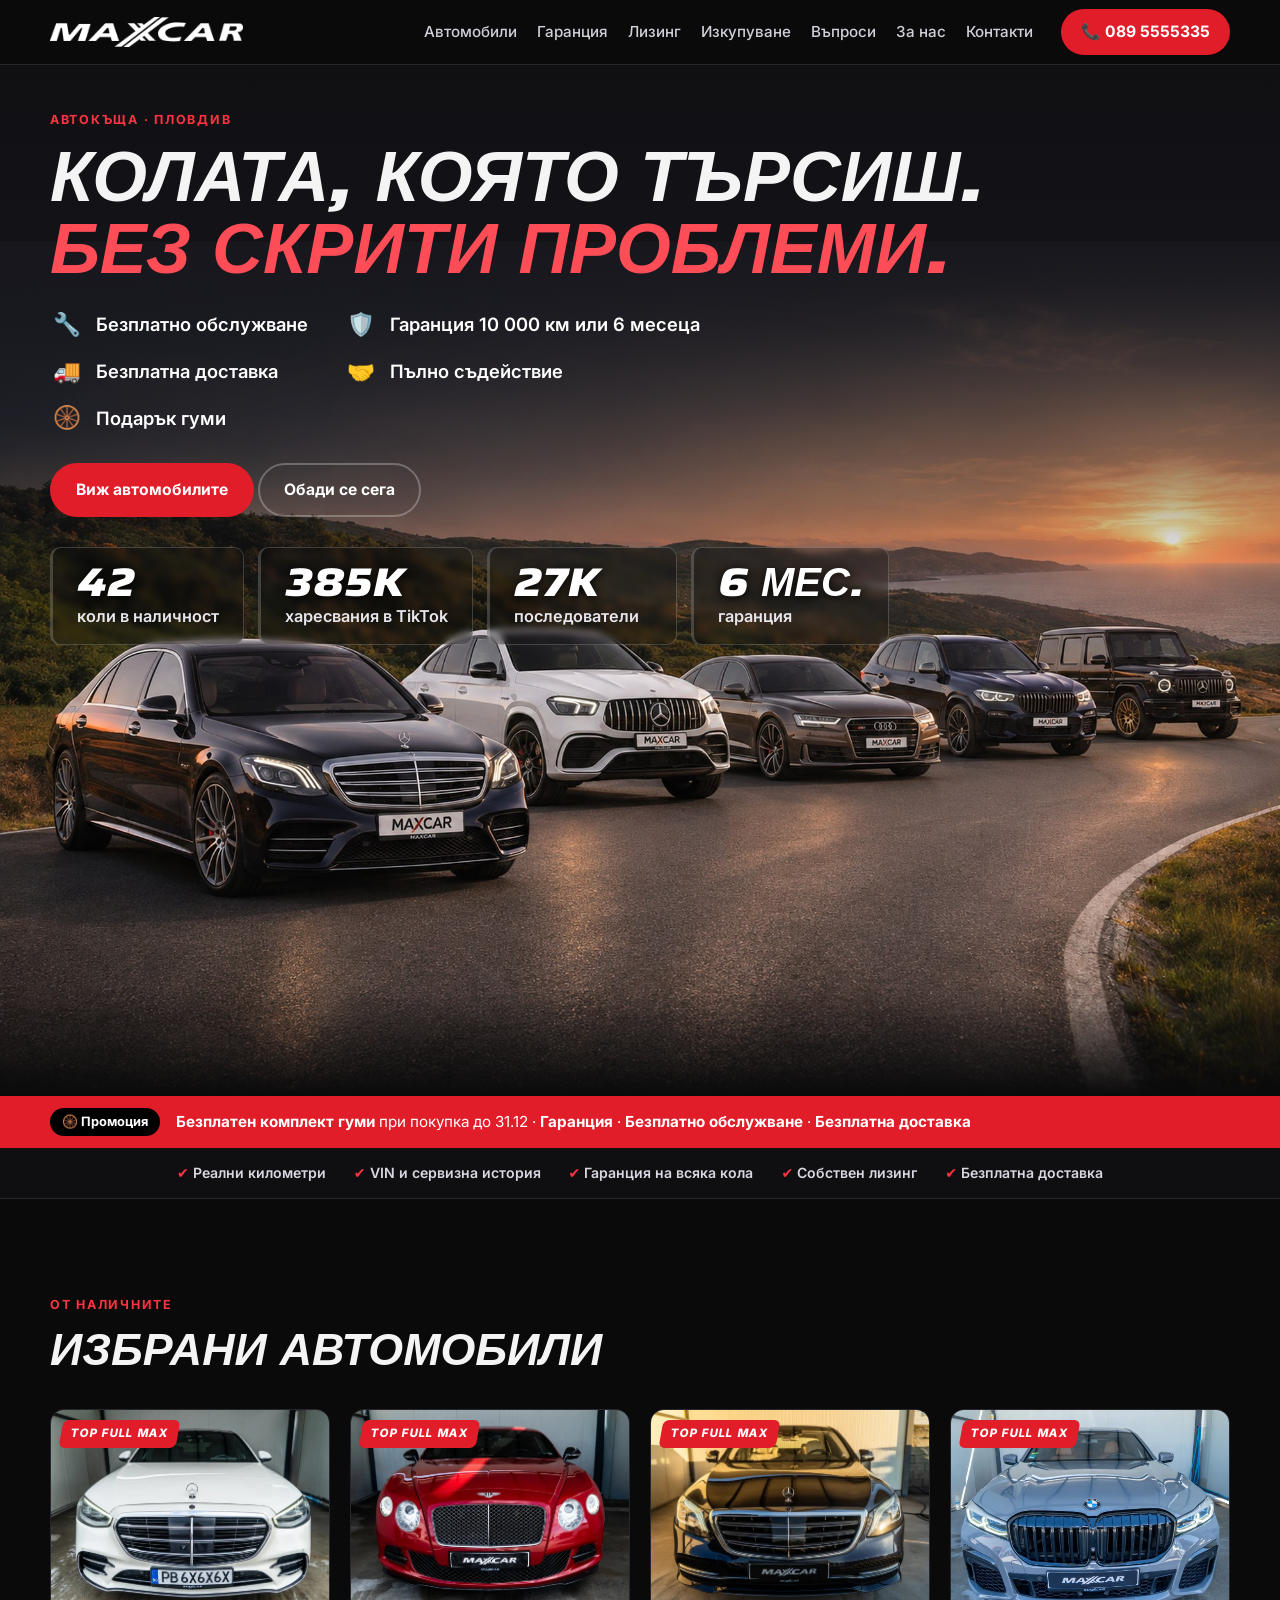
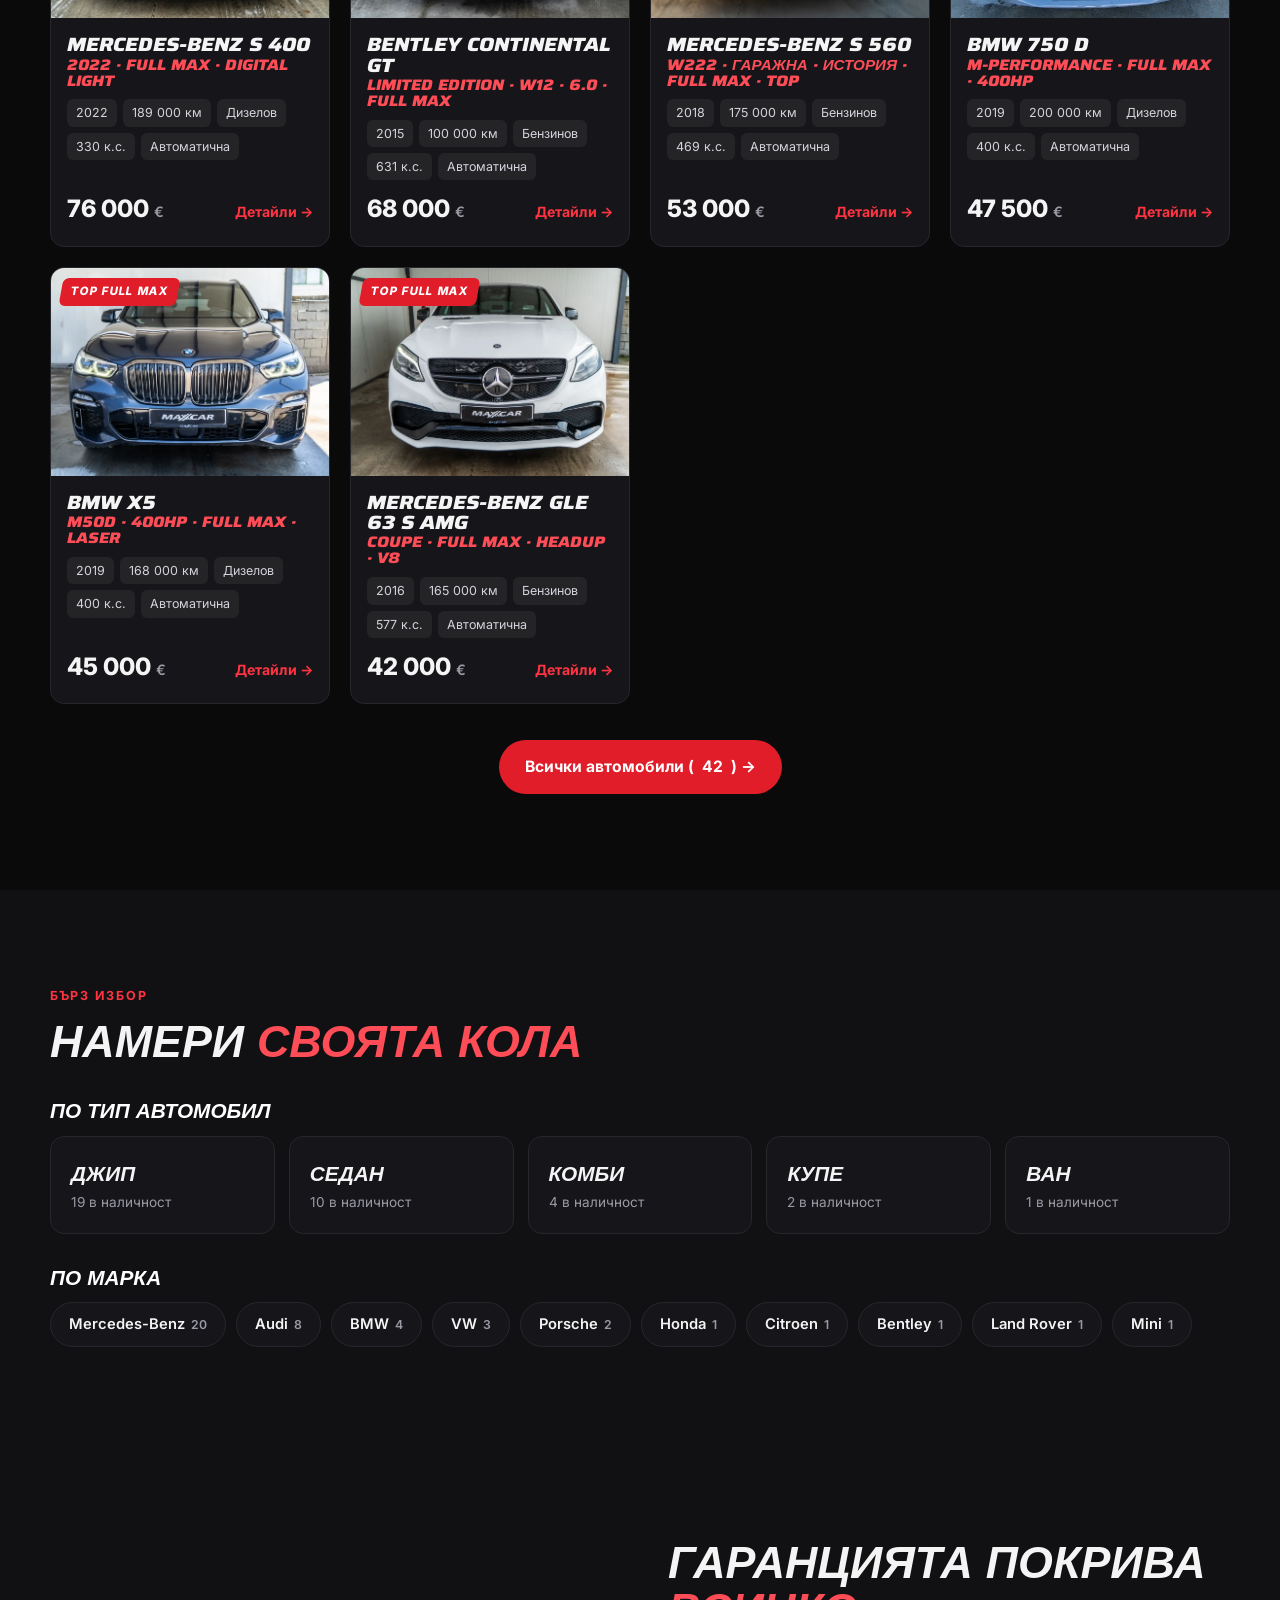
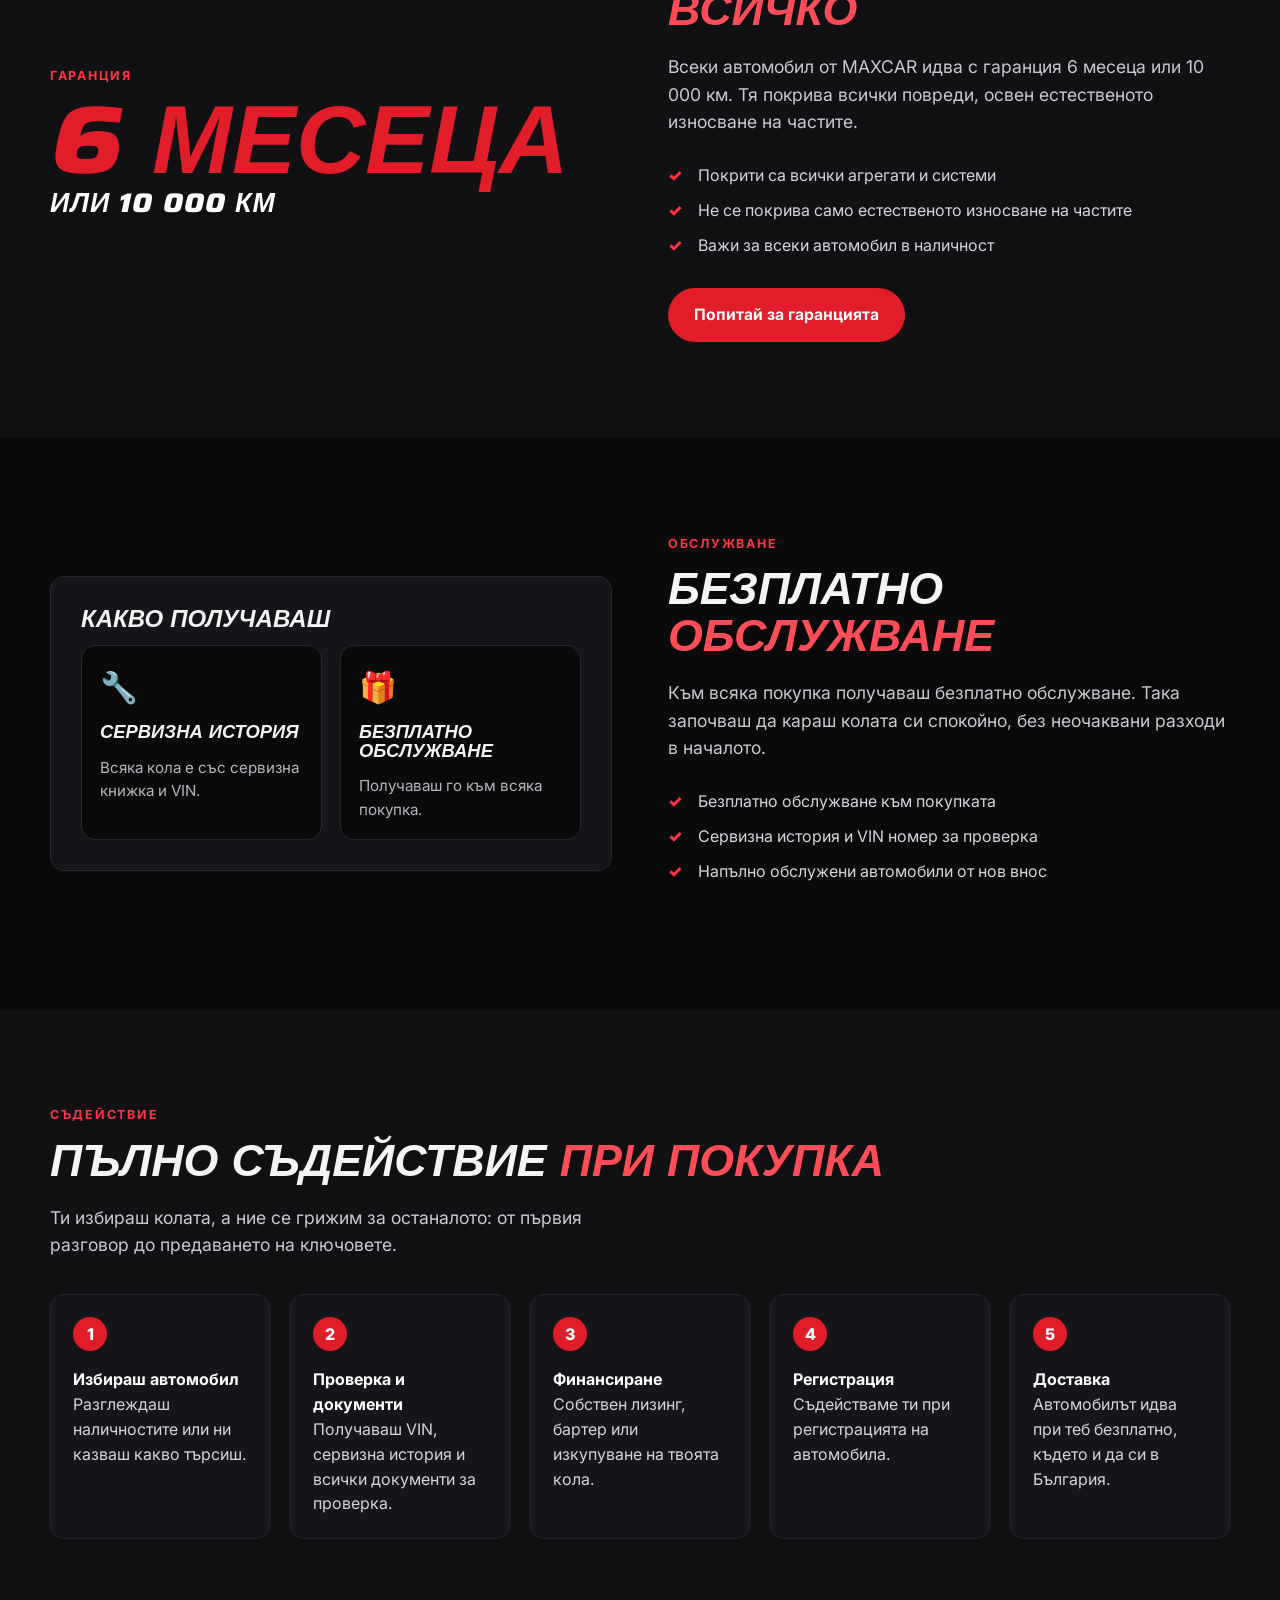
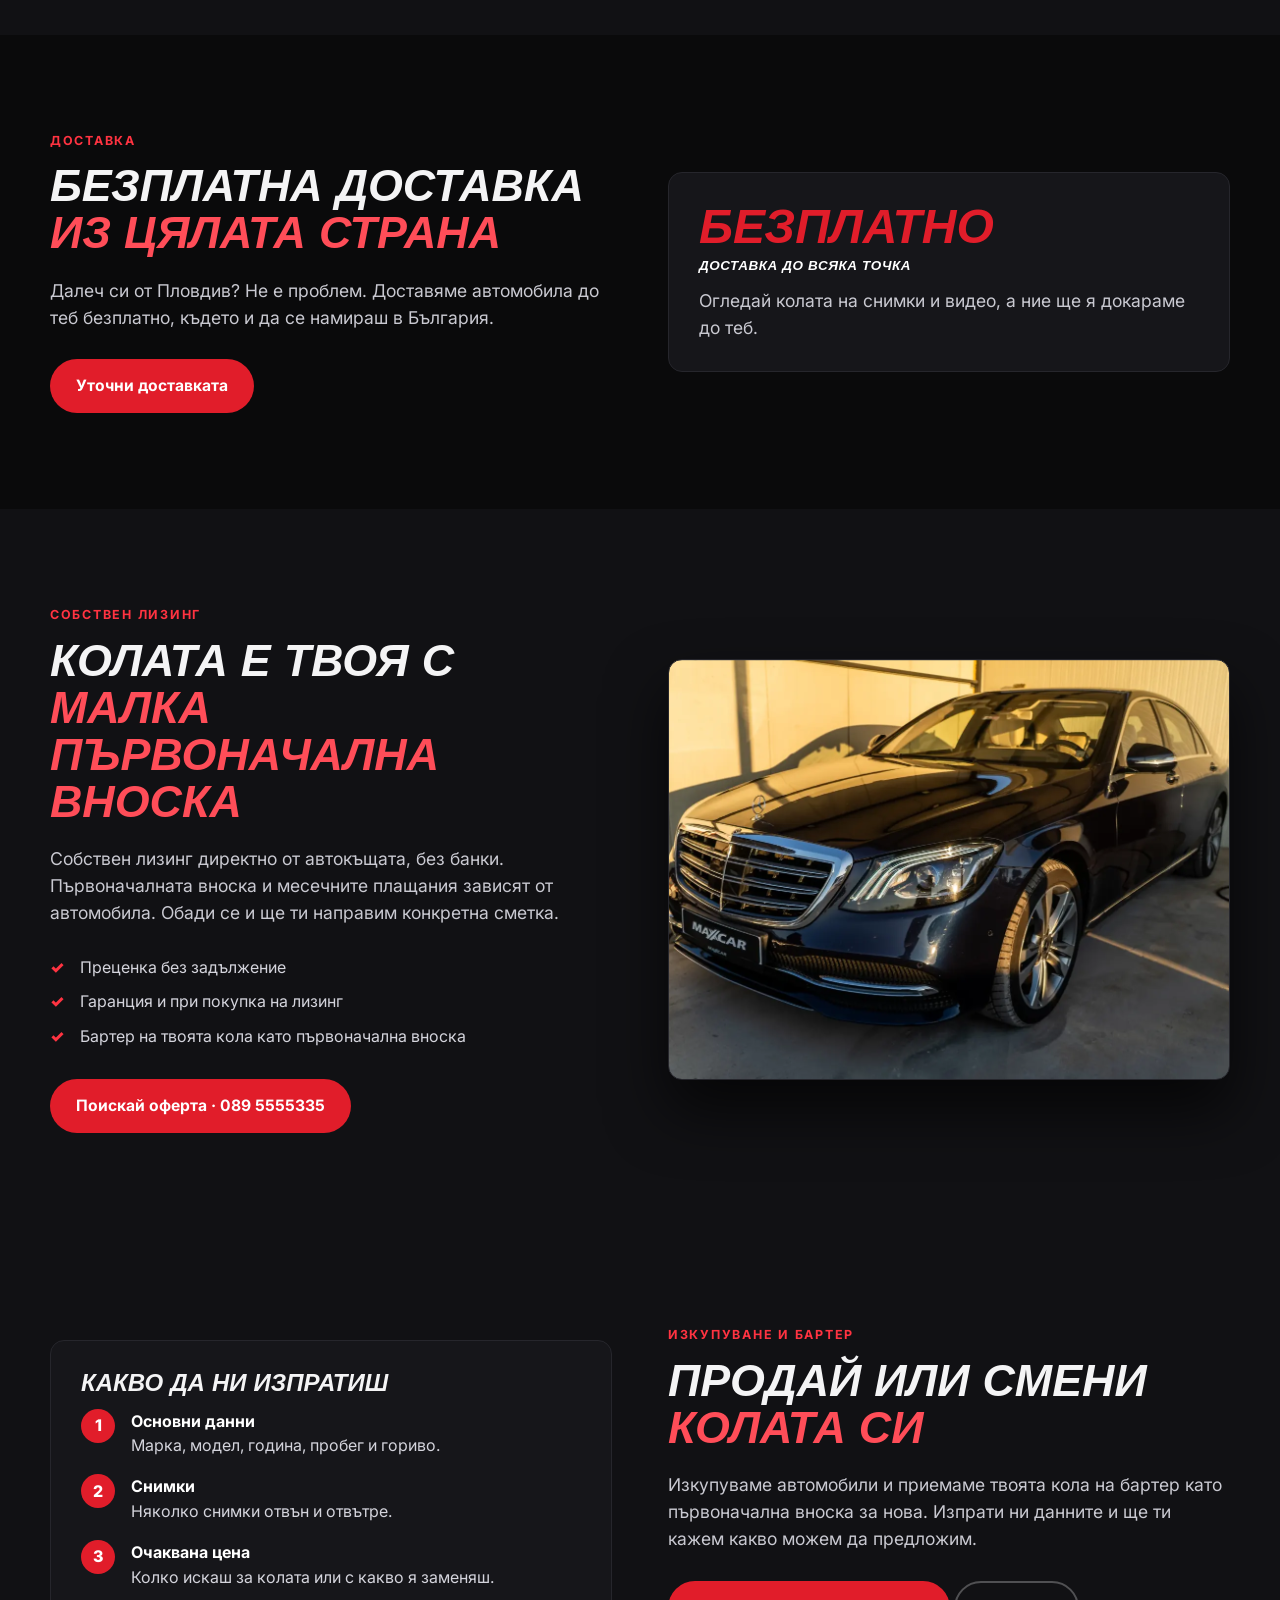
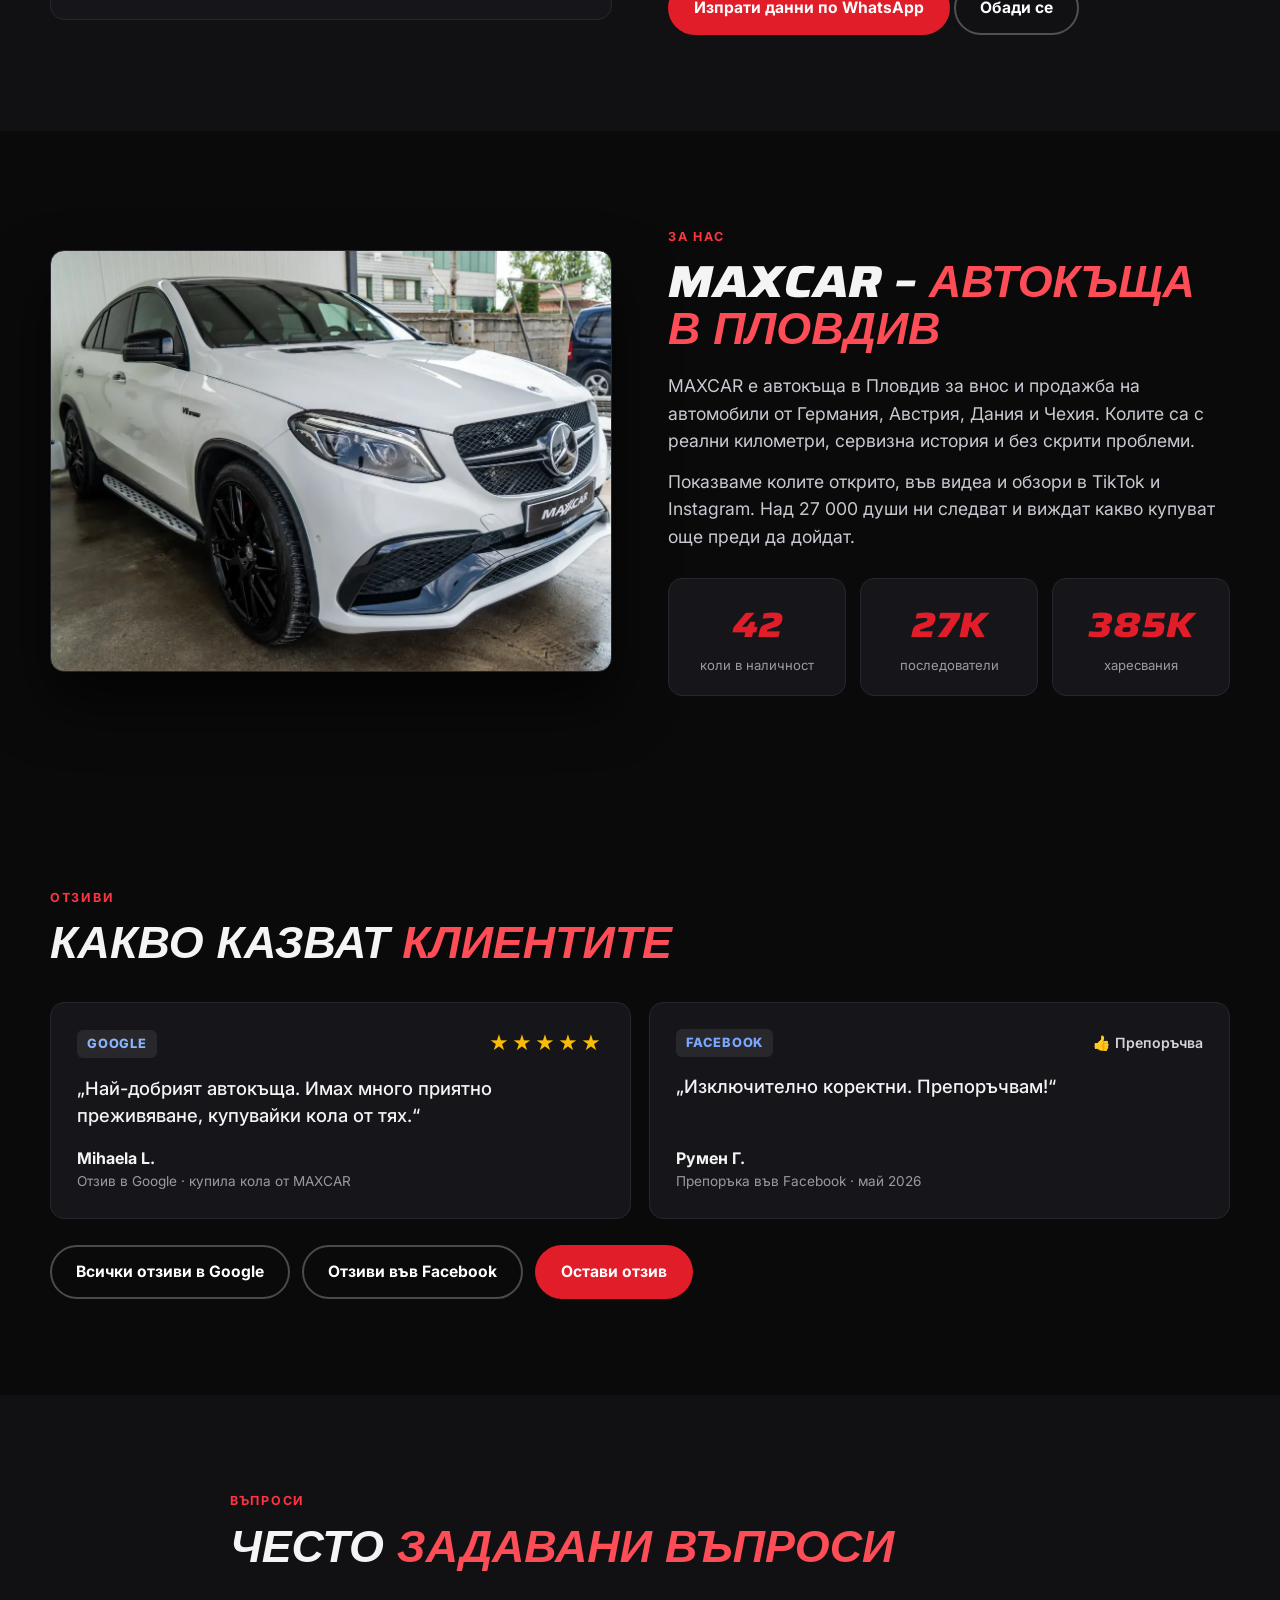
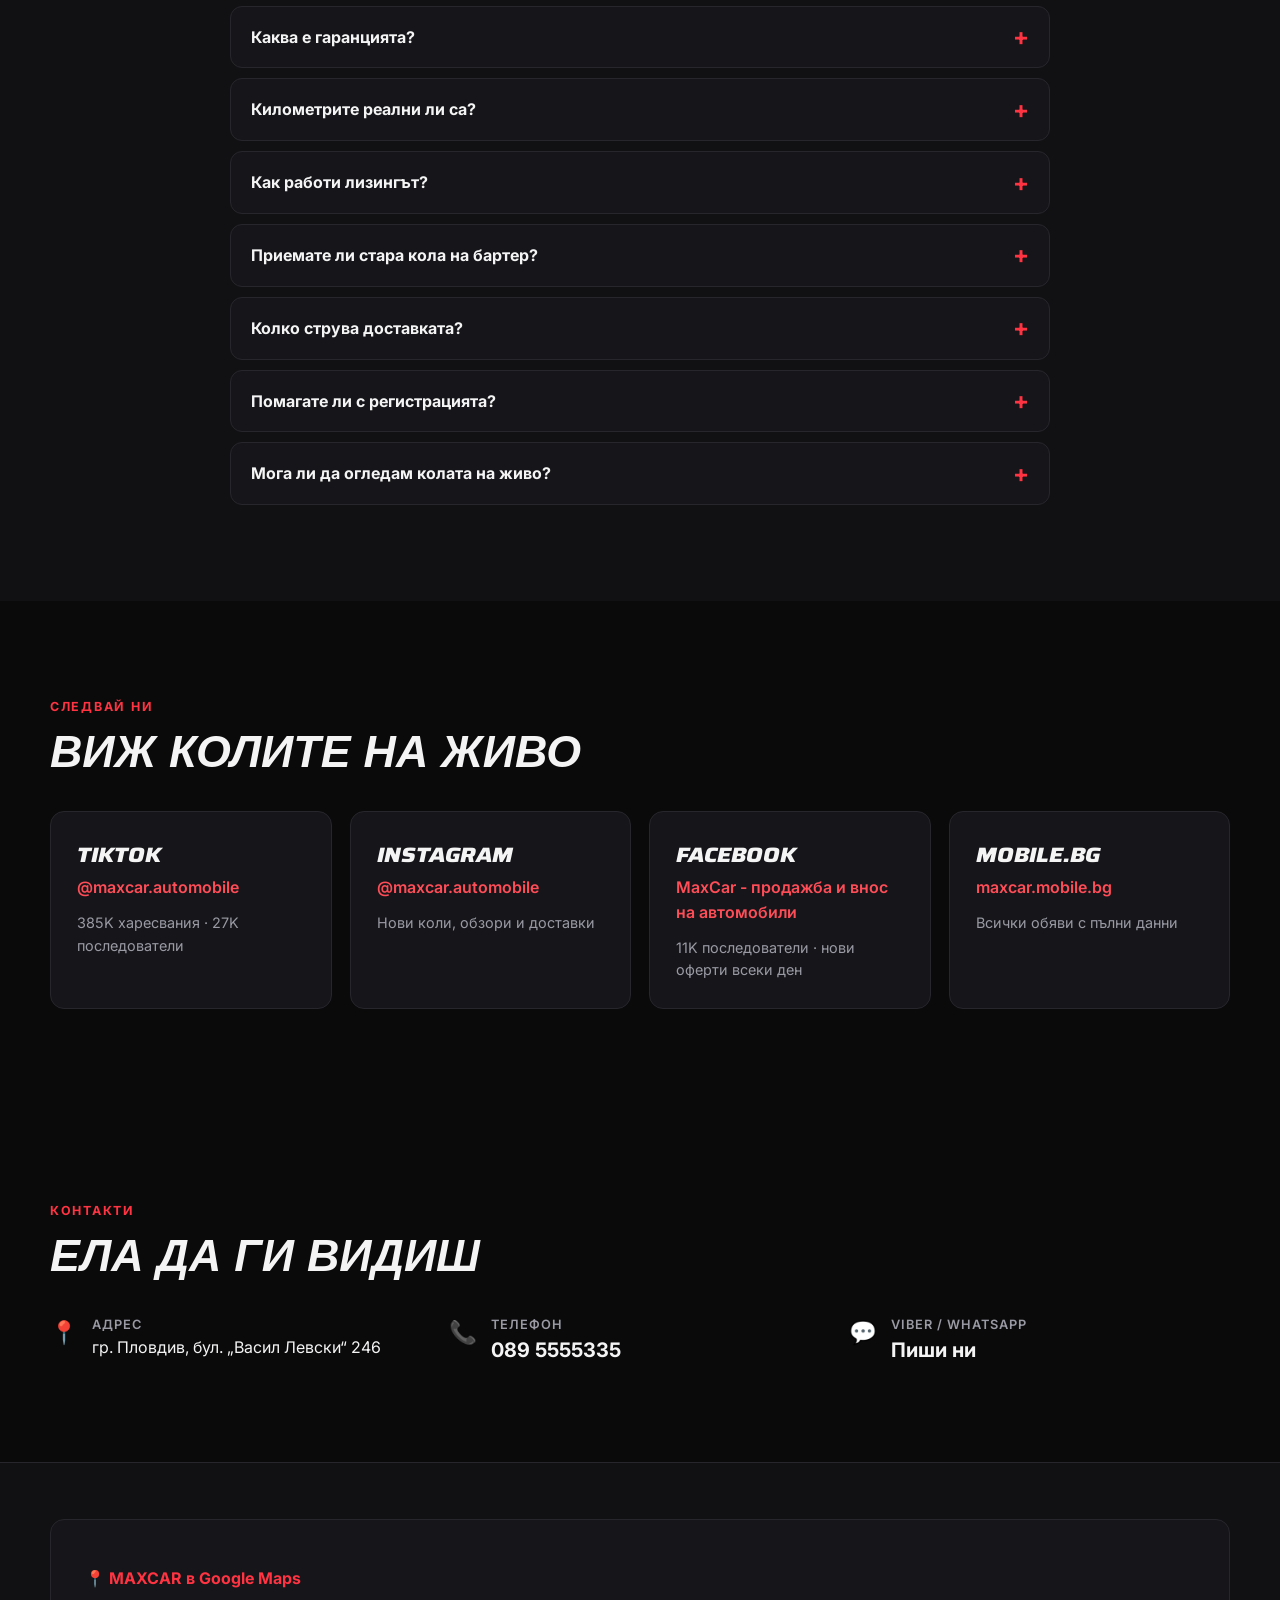
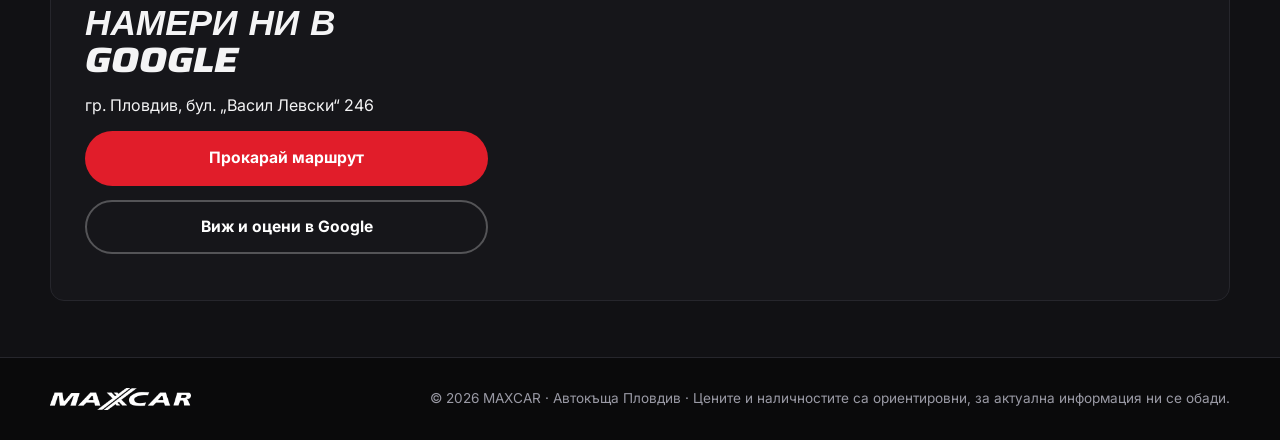
==== index.html @ ae9266be "MAXCAR website: home, cars catalog, reviews, FAQ Co-Authored-By: Claude Sonnet 5.5 <noreply@anthropi" ====
<!doctype html>
<html lang="bg">
<head>
<meta charset="utf-8">
<meta name="viewport" content="width=device-width, initial-scale=1">
<title>MAXCAR – Автокъща Пловдив | Внос, лизинг, гаранция</title>
<meta name="description" content="MAXCAR Пловдив: автомобили от Германия, Австрия, Дания и Чехия. Гаранция 6 месеца или 10 000 км, безплатно обслужване, безплатна доставка, лизинг. Тел. 089 5555335.">
<link rel="preconnect" href="https://fonts.googleapis.com">
<link rel="preconnect" href="https://fonts.gstatic.com" crossorigin>
<link href="https://fonts.googleapis.com/css2?family=Saira:ital,wdth,wght@1,100..125,700..900&family=Inter:wght@400;500;600;700&display=swap" rel="stylesheet">
<link rel="icon" href="assets/favicon.png">
<link rel="stylesheet" href="style.css?v=14">
</head>
<body data-page="home">

<header class="nav" id="top">
  <div class="wrap nav__in">
    <a class="logo" href="index.html" aria-label="MAXCAR"><img src="assets/logo-white.png" alt="MAXCAR" width="900" height="140"></a>
    <nav class="nav__links" id="nav">
      <a href="cars.html">Автомобили</a>
      <a href="#warranty">Гаранция</a>
      <a href="#leasing">Лизинг</a>
      <a href="#sell">Изкупуване</a>
      <a href="#faq">Въпроси</a>
      <a href="#about">За нас</a>
      <a href="#contact">Контакти</a>
    </nav>
    <a class="btn btn--red nav__cta" href="tel:+359895555335">📞 089 5555335</a>
    <button class="burger" id="burger" aria-label="Меню"><span></span><span></span></button>
  </div>
</header>

<section class="hero">
  <div class="hero__bg" id="heroBg"></div>
  <div class="wrap hero__in">
    <p class="eyebrow">Автокъща · Пловдив</p>
    <h1>Колата, която търсиш.<br><em>Без скрити проблеми.</em></h1>
    <ul class="perks">
      <li><span>🔧</span>Безплатно обслужване</li>
      <li><span>🛡️</span>Гаранция 10 000 км или 6 месеца</li>
      <li><span>🚚</span>Безплатна доставка</li>
      <li><span>🤝</span>Пълно съдействие</li>
      <li><span>🛞</span>Подарък гуми</li>
    </ul>
    <div class="hero__cta">
      <a class="btn btn--red" href="cars.html">Виж автомобилите</a>
      <a class="btn btn--ghost" href="tel:+359895555335">Обади се сега</a>
    </div>
    <ul class="stats">
      <li><b id="statCars">42</b><span>коли в наличност</span></li>
      <li><b>385K</b><span>харесвания в TikTok</span></li>
      <li><b>27K</b><span>последователи</span></li>
      <li><b>6 мес.</b><span>гаранция</span></li>
    </ul>
  </div>
</section>

<div class="promo">
  <div class="wrap promo__in">
    <span class="tag">🛞 Промоция</span>
    <p><b>Безплатен комплект гуми</b> при покупка до 31.12 · <b>Гаранция</b> · <b>Безплатно обслужване</b> · <b>Безплатна доставка</b></p>
  </div>
</div>

<div class="trust"><div class="wrap trust__in">
  <span>✔ Реални километри</span><span>✔ VIN и сервизна история</span><span>✔ Гаранция на всяка кола</span><span>✔ Собствен лизинг</span><span>✔ Безплатна доставка</span>
</div></div>

<section class="sec">
  <div class="wrap">
    <div class="sec__head">
      <p class="eyebrow">От наличните</p>
      <h2>Избрани автомобили</h2>
    </div>
    <div class="grid" id="featGrid"></div>
    <div class="feat__more"><a class="btn btn--red" href="cars.html">Всички автомобили (<span id="statCars2">42</span>) →</a></div>
  </div>
</section>

<section class="sec sec--alt" id="browse">
  <div class="wrap">
    <div class="sec__head">
      <p class="eyebrow">Бърз избор</p>
      <h2>Намери <em>своята кола</em></h2>
    </div>
    <h3 class="sub">По тип автомобил</h3>
    <div class="tiles" id="typeTiles"></div>
    <h3 class="sub">По марка</h3>
    <div class="chips" id="brandChips"></div>
  </div>
</section>

<section class="sec sec--alt" id="warranty">
  <div class="wrap big">
    <div>
      <p class="eyebrow">Гаранция</p>
      <div class="num">6 месеца<small>или 10 000 км</small></div>
    </div>
    <div>
      <h2>Гаранцията покрива <em>всичко</em></h2>
      <p class="lead">Всеки автомобил от MAXCAR идва с гаранция 6 месеца или 10 000 км. Тя покрива всички повреди, освен естественото износване на частите.</p>
      <ul class="ticks">
        <li>Покрити са всички агрегати и системи</li>
        <li>Не се покрива само естественото износване на частите</li>
        <li>Важи за всеки автомобил в наличност</li>
      </ul>
      <a class="btn btn--red" href="tel:+359895555335">Попитай за гаранцията</a>
    </div>
  </div>
</section>

<section class="sec" id="service">
  <div class="wrap big big--rev">
    <div>
      <p class="eyebrow">Обслужване</p>
      <h2>Безплатно <em>обслужване</em></h2>
      <p class="lead">Към всяка покупка получаваш безплатно обслужване. Така започваш да караш колата си спокойно, без неочаквани разходи в началото.</p>
      <ul class="ticks">
        <li>Безплатно обслужване към покупката</li>
        <li>Сервизна история и VIN номер за проверка</li>
        <li>Напълно обслужени автомобили от нов внос</li>
      </ul>
    </div>
    <div class="panel">
      <h3>Какво получаваш</h3>
      <div class="cards cards--mini">
        <article><i>🔧</i><h3>Сервизна история</h3><p>Всяка кола е със сервизна книжка и VIN.</p></article>
        <article><i>🎁</i><h3>Безплатно обслужване</h3><p>Получаваш го към всяка покупка.</p></article>
      </div>
    </div>
  </div>
</section>

<section class="sec sec--alt" id="assist">
  <div class="wrap">
    <div class="sec__head">
      <p class="eyebrow">Съдействие</p>
      <h2>Пълно съдействие <em>при покупка</em></h2>
      <p class="lead">Ти избираш колата, а ние се грижим за останалото: от първия разговор до предаването на ключовете.</p>
    </div>
    <ol class="steps steps--grid">
      <li><div><b>Избираш автомобил</b>Разглеждаш наличностите или ни казваш какво търсиш.</div></li>
      <li><div><b>Проверка и документи</b>Получаваш VIN, сервизна история и всички документи за проверка.</div></li>
      <li><div><b>Финансиране</b>Собствен лизинг, бартер или изкупуване на твоята кола.</div></li>
      <li><div><b>Регистрация</b>Съдействаме ти при регистрацията на автомобила.</div></li>
      <li><div><b>Доставка</b>Автомобилът идва при теб безплатно, където и да си в България.</div></li>
    </ol>
  </div>
</section>

<section class="sec" id="delivery">
  <div class="wrap big">
    <div>
      <p class="eyebrow">Доставка</p>
      <h2>Безплатна доставка <em>из цялата страна</em></h2>
      <p class="lead">Далеч си от Пловдив? Не е проблем. Доставяме автомобила до теб безплатно, където и да се намираш в България.</p>
      <a class="btn btn--red" href="tel:+359895555335">Уточни доставката</a>
    </div>
    <div class="panel">
      <div class="num num--sm">Безплатно<small>доставка до всяка точка</small></div>
      <p class="lead" style="margin:14px 0 0">Огледай колата на снимки и видео, а ние ще я докараме до теб.</p>
    </div>
  </div>
</section>

<section class="sec sec--alt" id="leasing">
  <div class="wrap big">
    <div>
      <p class="eyebrow">Собствен лизинг</p>
      <h2>Колата е твоя с<br><em>малка първоначална вноска</em></h2>
      <p class="lead">Собствен лизинг директно от автокъщата, без банки. Първоначалната вноска и месечните плащания зависят от автомобила. Обади се и ще ти направим конкретна сметка.</p>
      <ul class="ticks">
        <li>Преценка без задължение</li>
        <li>Гаранция и при покупка на лизинг</li>
        <li>Бартер на твоята кола като първоначална вноска</li>
      </ul>
      <a class="btn btn--red" href="tel:+359895555335">Поискай оферта · 089 5555335</a>
    </div>
    <div class="leasing__img" id="leasingImg" role="img" aria-label="Автомобил от MAXCAR"></div>
  </div>
</section>

<section class="sec sec--alt" id="sell">
  <div class="wrap big big--rev">
    <div>
      <p class="eyebrow">Изкупуване и бартер</p>
      <h2>Продай или смени <em>колата си</em></h2>
      <p class="lead">Изкупуваме автомобили и приемаме твоята кола на бартер като първоначална вноска за нова. Изпрати ни данните и ще ти кажем какво можем да предложим.</p>
      <div class="hero__cta">
        <a class="btn btn--red" target="_blank" rel="noopener" href="https://wa.me/359895555335?text=%D0%97%D0%B4%D1%80%D0%B0%D0%B2%D0%B5%D0%B9%D1%82%D0%B5%2C%20%D0%B8%D1%81%D0%BA%D0%B0%D0%BC%20%D0%B4%D0%B0%20%D0%BF%D1%80%D0%BE%D0%B4%D0%B0%D0%BC%20%D0%B8%D0%BB%D0%B8%20%D1%81%D0%BC%D0%B5%D0%BD%D1%8F%20%D0%BA%D0%BE%D0%BB%D0%B0%D1%82%D0%B0%20%D1%81%D0%B8.%20%D0%9C%D0%B0%D1%80%D0%BA%D0%B0%2C%20%D0%BC%D0%BE%D0%B4%D0%B5%D0%BB%2C%20%D0%B3%D0%BE%D0%B4%D0%B8%D0%BD%D0%B0%2C%20%D0%BF%D1%80%D0%BE%D0%B1%D0%B5%D0%B3%3A%20">Изпрати данни по WhatsApp</a>
        <a class="btn btn--ghost" href="tel:+359895555335">Обади се</a>
      </div>
    </div>
    <div class="panel">
      <h3>Какво да ни изпратиш</h3>
      <ol class="steps">
        <li><div><b>Основни данни</b>Марка, модел, година, пробег и гориво.</div></li>
        <li><div><b>Снимки</b>Няколко снимки отвън и отвътре.</div></li>
        <li><div><b>Очаквана цена</b>Колко искаш за колата или с какво я заменяш.</div></li>
      </ol>
    </div>
  </div>
</section>

<section class="sec" id="about">
  <div class="wrap big">
    <div class="leasing__img" id="aboutImg" role="img" aria-label="Автокъща MAXCAR"></div>
    <div>
      <p class="eyebrow">За нас</p>
      <h2>MAXCAR – <em>автокъща в Пловдив</em></h2>
      <p class="lead" style="margin-bottom:14px">MAXCAR е автокъща в Пловдив за внос и продажба на автомобили от Германия, Австрия, Дания и Чехия. Колите са с реални километри, сервизна история и без скрити проблеми.</p>
      <p class="lead" style="margin-top:0">Показваме колите открито, във видеа и обзори в TikTok и Instagram. Над 27 000 души ни следват и виждат какво купуват още преди да дойдат.</p>
      <div class="about__stats">
        <div><b>42</b><span>коли в наличност</span></div>
        <div><b>27K</b><span>последователи</span></div>
        <div><b>385K</b><span>харесвания</span></div>
      </div>
    </div>
  </div>
</section>

<section class="sec" id="reviews">
  <div class="wrap">
    <div class="sec__head">
      <p class="eyebrow">Отзиви</p>
      <h2>Какво казват <em>клиентите</em></h2>
    </div>
    <div class="revs">
      <figure class="rev">
        <div class="rev__top"><span class="rev__src rev__src--g">Google</span><span class="stars">★★★★★</span></div>
        <blockquote>„Най-добрият автокъща. Имах много приятно преживяване, купувайки кола от тях.“</blockquote>
        <figcaption><b>Mihaela L.</b><span>Отзив в Google · купила кола от MAXCAR</span></figcaption>
      </figure>
      <figure class="rev">
        <div class="rev__top"><span class="rev__src rev__src--f">Facebook</span><span class="rev__rec">👍 Препоръчва</span></div>
        <blockquote>„Изключително коректни. Препоръчвам!“</blockquote>
        <figcaption><b>Румен Г.</b><span>Препоръка във Facebook · май 2026</span></figcaption>
      </figure>
    </div>
    <div class="revs__links">
      <a class="btn btn--ghost" target="_blank" rel="noopener" href="https://www.google.com/maps/place/?q=place_id:ChIJc-SqDQDTrBQR4wcTu1ix7gs">Всички отзиви в Google</a>
      <a class="btn btn--ghost" target="_blank" rel="noopener" href="https://www.facebook.com/maxcar.automobile/reviews">Отзиви във Facebook</a>
      <a class="btn btn--red" target="_blank" rel="noopener" href="https://search.google.com/local/writereview?placeid=ChIJc-SqDQDTrBQR4wcTu1ix7gs">Остави отзив</a>
    </div>
  </div>
</section>

<section class="sec sec--alt" id="faq">
  <div class="wrap faqwrap">
    <div class="sec__head">
      <p class="eyebrow">Въпроси</p>
      <h2>Често <em>задавани въпроси</em></h2>
    </div>
    <div class="faq">
      <details><summary>Каква е гаранцията?</summary><p>Всеки автомобил е с гаранция 6 месеца или 10 000 км. Тя покрива всички повреди, освен естественото износване на частите.</p></details>
      <details><summary>Километрите реални ли са?</summary><p>Да. Внасяме автомобили от Германия, Австрия, Дания и Чехия и даваме VIN номер и сервизна история, за да ги провериш сам.</p></details>
      <details><summary>Как работи лизингът?</summary><p>Предлагаме собствен лизинг директно от автокъщата. Първоначалната вноска и месечните плащания зависят от автомобила. Обади се и ще ти направим конкретна сметка.</p></details>
      <details><summary>Приемате ли стара кола на бартер?</summary><p>Да. Приемаме бартер и изкупуваме автомобили. Изпрати ни данните за колата си и ще ти кажем какво можем да предложим.</p></details>
      <details><summary>Колко струва доставката?</summary><p>Доставката е безплатна до всяка точка на България.</p></details>
      <details><summary>Помагате ли с регистрацията?</summary><p>Да, съдействаме ти при регистрацията на автомобила.</p></details>
      <details><summary>Мога ли да огледам колата на живо?</summary><p>Разбира се. Намираме се в Пловдив, бул. „Васил Левски“ 246. Обади се предварително, за да сме сигурни, че колата те чака.</p></details>
    </div>
  </div>
</section>

<section class="sec" id="social">
  <div class="wrap">
    <div class="sec__head">
      <p class="eyebrow">Следвай ни</p>
      <h2>Виж колите на живо</h2>
    </div>
    <div class="soc">
      <a class="soc__c" href="https://www.tiktok.com/@maxcar.automobile" target="_blank" rel="noopener">
        <b>TikTok</b><span>@maxcar.automobile</span><em>385K харесвания · 27K последователи</em>
      </a>
      <a class="soc__c" href="https://www.instagram.com/maxcar.automobile/" target="_blank" rel="noopener">
        <b>Instagram</b><span>@maxcar.automobile</span><em>Нови коли, обзори и доставки</em>
      </a>
      <a class="soc__c" href="https://www.facebook.com/maxcar.automobile" target="_blank" rel="noopener">
        <b>Facebook</b><span>MaxCar - продажба и внос на автомобили</span><em>11K последователи · нови оферти всеки ден</em>
      </a>
      <a class="soc__c" href="https://maxcar.mobile.bg/" target="_blank" rel="noopener">
        <b>mobile.bg</b><span>maxcar.mobile.bg</span><em>Всички обяви с пълни данни</em>
      </a>
    </div>
  </div>
</section>

<section class="sec" id="contact">
  <div class="wrap">
    <div class="sec__head">
      <p class="eyebrow">Контакти</p>
      <h2>Ела да ги видиш</h2>
    </div>
    <ul class="contact contact--row">
      <li><span>📍</span><div><b>Адрес</b>гр. Пловдив, бул. „Васил Левски“ 246</div></li>
      <li><span>📞</span><div><b>Телефон</b><a href="tel:+359895555335">089 5555335</a></div></li>
      <li><span>💬</span><div><b>Viber / WhatsApp</b><a href="https://wa.me/359895555335" target="_blank" rel="noopener">Пиши ни</a></div></li>
    </ul>
  </div>
</section>

<section class="gpoint" id="map">
  <div class="wrap" style="padding:56px 0">
    <div class="gpoint__box">
      <div class="gpoint__txt">
        <span class="pin">📍 MAXCAR в Google Maps</span>
        <h2>Намери ни в Google</h2>
        <p>гр. Пловдив, бул. „Васил Левски“ 246</p>
        <a class="btn btn--red" target="_blank" rel="noopener" href="https://www.google.com/maps/dir/?api=1&destination=%D0%B1%D1%83%D0%BB.+%D0%92%D0%B0%D1%81%D0%B8%D0%BB+%D0%9B%D0%B5%D0%B2%D1%81%D0%BA%D0%B8+246+%D0%9F%D0%BB%D0%BE%D0%B2%D0%B4%D0%B8%D0%B2">Прокарай маршрут</a>
        <a class="btn btn--ghost" target="_blank" rel="noopener" href="https://www.google.com/maps/search/?api=1&query=MAXCAR+%D0%B0%D0%B2%D1%82%D0%BE%D0%BA%D1%8A%D1%89%D0%B0+%D0%9F%D0%BB%D0%BE%D0%B2%D0%B4%D0%B8%D0%B2">Виж и оцени в Google</a>
      </div>
      <iframe class="map" title="MAXCAR на картата" loading="lazy" referrerpolicy="no-referrer-when-downgrade" src="https://www.google.com/maps?q=%D0%B1%D1%83%D0%BB.+%D0%92%D0%B0%D1%81%D0%B8%D0%BB+%D0%9B%D0%B5%D0%B2%D1%81%D0%BA%D0%B8+246+%D0%9F%D0%BB%D0%BE%D0%B2%D0%B4%D0%B8%D0%B2&output=embed"></iframe>
    </div>
  </div>
</section>

<footer class="foot">
  <div class="wrap foot__in">
    <span class="logo logo--sm"><img src="assets/logo-white.png" alt="MAXCAR" width="900" height="140"></span>
    <p>© <span id="yr"></span> MAXCAR · Автокъща Пловдив · Цените и наличностите са ориентировни, за актуална информация ни се обади.</p>
  </div>
</footer>

<a class="fab" href="tel:+359895555335" aria-label="Обади се">📞</a>

<div class="modal" id="modal" hidden>
  <div class="modal__bg" data-close></div>
  <div class="modal__box" role="dialog" aria-modal="true" aria-labelledby="mTitle">
    <button class="modal__x" data-close aria-label="Затвори">×</button>
    <div class="gal">
      <div class="gal__main"><img id="gMain" alt=""><button class="gal__nav gal__nav--p" id="gPrev" aria-label="Предишна">‹</button><button class="gal__nav gal__nav--n" id="gNext" aria-label="Следваща">›</button></div>
      <div class="gal__th" id="gTh"></div>
    </div>
    <div class="modal__info">
      <p class="eyebrow" id="mMake"></p>
      <h3 id="mTitle"></h3>
      <p class="modal__price" id="mPrice"></p>
      <dl class="spec" id="mSpec"></dl>
      <div class="modal__cta">
        <a class="btn btn--red" id="mCall" href="tel:+359895555335">📞 Обади се</a>
        <a class="btn btn--ghost" id="mWa" target="_blank" rel="noopener" href="#">💬 WhatsApp</a>
        <a class="btn btn--ghost" id="mLink" target="_blank" rel="noopener" href="#">Пълна обява ↗</a>
      </div>
      <p class="note">Първоначална вноска и условия за лизинг – по телефона.</p>
    </div>
  </div>
</div>

<script src="data.js?v=6"></script>
<script src="app.js?v=6"></script>
</body>
</html>
---- style.css ----
:root{--bg:#0a0a0b;--bg2:#111114;--card:#16161a;--line:#26262c;--tx:#f4f4f5;--mu:#9a9aa5;--red:#e11d2a;--red2:#ff3341;--blue:#ff4d58;--r:14px}
*{box-sizing:border-box;margin:0;padding:0}
html{scroll-behavior:smooth;scroll-padding-top:72px}
body{background:var(--bg);color:var(--tx);font:16px/1.55 Inter,system-ui,sans-serif;-webkit-font-smoothing:antialiased}
img{display:block;max-width:100%}
a{color:inherit}
.wrap{width:min(1180px,100% - 32px);margin:0 auto}
h1,h2,h3,.logo span,.stats b{font-family:'Saira','Arial Black',Impact,sans-serif;font-style:italic;font-weight:900;text-transform:uppercase;letter-spacing:.01em;line-height:1}
h1{font-size:clamp(2.6rem,7vw,5.4rem)}
h2{font-size:clamp(2rem,4.6vw,3.4rem)}
h1 em,h2 em{font-style:italic;color:var(--blue)}
.eyebrow{color:var(--red2);font-weight:700;letter-spacing:.14em;text-transform:uppercase;font-size:.78rem;margin-bottom:12px}
.lead{color:#c9c9d1;font-size:1.1rem;max-width:560px;margin:20px 0 28px}

.btn{display:inline-flex;align-items:center;justify-content:center;gap:8px;padding:13px 24px;border-radius:999px;font-weight:700;text-decoration:none;border:2px solid transparent;transition:.2s;cursor:pointer;font-size:.98rem;font-family:inherit}
.btn--red{background:var(--red);color:#fff}.btn--red:hover{background:var(--red2);transform:translateY(-2px)}
.btn--ghost{border-color:#fff4;color:#fff;background:transparent}.btn--ghost:hover{border-color:#fff;background:#ffffff14}

.nav{position:fixed;inset:0 0 auto;z-index:50;background:#0a0a0bd9;backdrop-filter:blur(14px);border-bottom:1px solid var(--line)}
.nav__in{display:flex;align-items:center;gap:28px;height:64px}
.logo{display:flex;align-items:center;gap:8px;text-decoration:none}
.logo span{font-size:1.7rem}.logo b{color:var(--red)}
.nav__links{display:flex;gap:26px;margin-left:auto}
.nav__links a{text-decoration:none;color:#d0d0d8;font-weight:500;font-size:.95rem}.nav__links a:hover{color:#fff}
.nav__cta{padding:9px 18px}
.burger{display:none;background:none;border:0;width:40px;height:40px;position:relative;margin-left:auto}
.burger span{position:absolute;left:8px;right:8px;height:2px;background:#fff;transition:.2s}
.burger span:first-child{top:15px}.burger span:last-child{top:23px}

.hero{position:relative;min-height:100svh;display:flex;align-items:center;padding:110px 0 60px;overflow:hidden;isolation:isolate}
.hero__bg{position:absolute;inset:0;z-index:-1;background:#000 center/cover no-repeat}
.hero__bg::after{content:"";position:absolute;inset:0;background:linear-gradient(90deg,#0a0a0bf2 8%,#0a0a0b99 55%,#0a0a0b40),linear-gradient(0deg,var(--bg),transparent 40%)}
.stats{display:flex;flex-wrap:wrap;gap:12px 40px;list-style:none;margin-top:52px}
.stats li{display:flex;flex-direction:column}
.stats b{font-size:2.3rem}.stats span{color:var(--mu);font-size:.85rem}

.promo{background:var(--red);color:#fff}
.promo__in{display:flex;align-items:center;gap:16px;padding:12px 0;flex-wrap:wrap}
.promo .tag{background:#000;padding:4px 12px;border-radius:999px;font-weight:700;font-size:.8rem;white-space:nowrap}
.promo p{font-size:.95rem}

.sec{padding:96px 0}.sec--alt{background:var(--bg2)}
.sec__head{margin-bottom:36px}

.filters{display:flex;flex-wrap:wrap;gap:10px;align-items:center;margin-bottom:18px}
.filters input[type=search],.filters select{background:var(--card);color:#fff;border:1px solid var(--line);border-radius:10px;padding:12px 14px;font:inherit;font-size:.92rem;min-width:0}
.filters input[type=search]{flex:1 1 220px}
.filters select{flex:0 1 170px}
.chk span{white-space:nowrap}
.filters input:focus,.filters select:focus{outline:2px solid var(--blue);outline-offset:1px}
.chk{display:flex;align-items:center;gap:8px;font-size:.92rem;cursor:pointer;padding:0 6px}
.chk input{accent-color:var(--red);width:18px;height:18px}
.count{color:var(--mu);font-size:.9rem;margin-bottom:16px}
.empty{padding:40px;text-align:center;color:var(--mu)}.empty a{color:#fff}

.grid{display:grid;grid-template-columns:repeat(auto-fill,minmax(280px,1fr));gap:20px}
.car{background:var(--card);border:1px solid var(--line);border-radius:var(--r);overflow:hidden;cursor:pointer;transition:.25s;text-align:left;color:inherit;font:inherit;padding:0;display:flex;flex-direction:column}
.car:hover,.car:focus-visible{transform:translateY(-5px);border-color:#ffffff40;box-shadow:0 18px 40px #0009;outline:none}
.car__img{position:relative;aspect-ratio:4/3;background:#000;overflow:hidden}
.car__img img{width:100%;height:100%;object-fit:cover;transition:.5s}
.car:hover .car__img img{transform:scale(1.06)}
.badge{position:absolute;top:10px;left:10px;background:var(--red);color:#fff;font-weight:800;font-size:.72rem;letter-spacing:.06em;padding:5px 10px;border-radius:6px;transform:skewX(-10deg)}
.car__body{padding:16px 16px 18px;display:flex;flex-direction:column;gap:10px;flex:1}
.car h3{font-size:1.45rem;line-height:1.05}
.car h3 small{display:block;color:var(--blue);font-size:.95rem;margin-top:3px}
.meta{display:flex;flex-wrap:wrap;gap:6px}
.meta span{background:#ffffff0f;border-radius:6px;padding:4px 9px;font-size:.78rem;color:#d4d4dc}
.car__foot{margin-top:auto;display:flex;align-items:baseline;justify-content:space-between;gap:8px}
.price{font-size:1.5rem;font-weight:800}.price small{font-size:.9rem;color:var(--mu);font-weight:600}
.more{color:var(--red2);font-weight:700;font-size:.88rem}

.cards{display:grid;grid-template-columns:repeat(auto-fit,minmax(260px,1fr));gap:18px}
.cards article{background:var(--card);border:1px solid var(--line);border-radius:var(--r);padding:26px}
.cards i{font-style:normal;font-size:1.9rem;display:block;margin-bottom:12px}
.cards h3{font-size:1.4rem;margin-bottom:8px}
.cards p{color:#b5b5be;font-size:.95rem}

.split{display:grid;grid-template-columns:1fr 1fr;gap:56px;align-items:center}
.leasing__img{aspect-ratio:4/3;border-radius:var(--r);background:#111 center/cover;border:1px solid var(--line);box-shadow:0 30px 60px #000a}
.ticks{list-style:none;margin:0 0 30px}
.ticks li{padding-left:30px;position:relative;margin:10px 0;color:#d4d4dc}
.ticks li::before{content:"✓";position:absolute;left:0;color:var(--red2);font-weight:900}

.soc{display:grid;grid-template-columns:repeat(auto-fit,minmax(260px,1fr));gap:18px}
.soc__c{display:flex;flex-direction:column;gap:4px;background:var(--card);border:1px solid var(--line);border-radius:var(--r);padding:26px;text-decoration:none;transition:.2s}
.soc__c:hover{border-color:var(--red);transform:translateY(-4px)}
.soc__c b{font:italic 900 1.9rem 'Saira',sans-serif;text-transform:uppercase}
.soc__c span{color:var(--blue);font-weight:600}.soc__c em{font-style:normal;color:var(--mu);font-size:.9rem;margin-top:8px}

.contact{list-style:none;margin:26px 0 28px;display:grid;gap:18px}
.contact li{display:flex;gap:14px;align-items:flex-start}
.contact li>span{font-size:1.4rem}.contact b{display:block;color:var(--mu);font-weight:600;font-size:.8rem;text-transform:uppercase;letter-spacing:.08em}
.contact a{text-decoration:none;font-weight:700;font-size:1.25rem}
.map{width:100%;height:380px;border:0;border-radius:var(--r);filter:grayscale(.4) invert(.92) hue-rotate(180deg) contrast(.9)}

.foot{border-top:1px solid var(--line);padding:30px 0;color:var(--mu);font-size:.85rem}
.foot__in{display:flex;gap:20px;align-items:center;justify-content:space-between;flex-wrap:wrap}
.logo--sm span{font-size:1.4rem;color:#fff}

.fab{display:none;position:fixed;right:16px;bottom:16px;width:56px;height:56px;border-radius:50%;background:var(--red);align-items:center;justify-content:center;font-size:1.5rem;text-decoration:none;z-index:40;box-shadow:0 8px 24px #e11d2a66}

.modal{position:fixed;inset:0;z-index:100;display:flex;align-items:center;justify-content:center;padding:16px}
.modal[hidden]{display:none}
.modal__bg{position:absolute;inset:0;background:#000d;backdrop-filter:blur(6px)}
.modal__box{position:relative;background:var(--bg2);border:1px solid var(--line);border-radius:18px;width:min(1080px,100%);max-height:calc(100svh - 32px);overflow:auto;display:grid;grid-template-columns:1.25fr 1fr;animation:pop .25s ease}
@keyframes pop{from{opacity:0;transform:scale(.96)}}
.modal__x{position:absolute;top:10px;right:12px;z-index:3;background:#000a;color:#fff;border:0;width:38px;height:38px;border-radius:50%;font-size:1.6rem;line-height:1;cursor:pointer}
.gal{padding:16px}
.gal__main{position:relative;aspect-ratio:4/3;background:#000;border-radius:12px;overflow:hidden}
.gal__main img{width:100%;height:100%;object-fit:cover}
.gal__nav{position:absolute;top:50%;transform:translateY(-50%);background:#000a;border:0;color:#fff;width:42px;height:42px;border-radius:50%;font-size:1.7rem;cursor:pointer}
.gal__nav--p{left:10px}.gal__nav--n{right:10px}
.gal__th{display:grid;grid-template-columns:repeat(6,1fr);gap:8px;margin-top:10px}
.gal__th img{aspect-ratio:4/3;object-fit:cover;border-radius:8px;cursor:pointer;opacity:.55;border:2px solid transparent;width:100%}
.gal__th img.on{opacity:1;border-color:var(--red)}
.modal__info{padding:30px 28px 28px 12px;display:flex;flex-direction:column;gap:14px}
.modal__info h3{font-size:2rem}
.modal__price{font-size:2rem;font-weight:800}
.spec{display:grid;grid-template-columns:auto 1fr;gap:8px 18px;font-size:.92rem;border-top:1px solid var(--line);padding-top:14px}
.spec dt{color:var(--mu)}.spec dd{font-weight:600;text-align:right}
.modal__cta{display:flex;gap:10px;flex-wrap:wrap;margin-top:6px}
.note{color:var(--mu);font-size:.82rem}

@media (max-width:860px){
  .split,.modal__box{grid-template-columns:1fr}
  .modal__info{padding:4px 20px 24px}
  .sec{padding:64px 0}
  .nav__links{position:fixed;inset:64px 0 auto;flex-direction:column;background:#0a0a0bf8;padding:12px 24px 24px;gap:0;border-bottom:1px solid var(--line);transform:translateY(-130%);transition:.3s;margin:0}
  .nav__links a{padding:14px 0;border-bottom:1px solid var(--line);font-size:1.05rem}
  .nav__links.open{transform:none}
  .nav__cta{display:none}.burger{display:block}
  .fab{display:flex}
  .hero__bg::after{background:linear-gradient(0deg,var(--bg) 8%,#0a0a0bcc 55%,#0a0a0b99)}
  .map{height:300px}
}
@media (prefers-reduced-motion:reduce){*{animation:none!important;transition:none!important;scroll-behavior:auto!important}}

/* ---- v2 ---- */
.nav__links a.on{color:#fff;box-shadow:0 2px 0 var(--red)}
.page{padding:120px 0 40px}
.page h1{font-size:clamp(2.4rem,6vw,4rem)}
.feat__more{text-align:center;margin-top:36px}
.big{display:grid;grid-template-columns:1fr 1fr;gap:56px;align-items:center}
.big--rev>:first-child{order:2}
.big .num{font:italic 900 clamp(4rem,12vw,8rem)/0.9 'Saira',sans-serif;color:var(--red);text-transform:uppercase}
.big .num small{display:block;font-size:.28em;color:#fff;letter-spacing:.04em;margin-top:8px}
.panel{background:var(--card);border:1px solid var(--line);border-radius:var(--r);padding:30px}
.panel h3{font-size:1.5rem;margin-bottom:14px}
.steps{list-style:none;counter-reset:s;display:grid;gap:16px}
.steps li{counter-increment:s;display:flex;gap:16px;align-items:flex-start;color:#d4d4dc}
.steps li::before{content:counter(s);flex:none;width:34px;height:34px;border-radius:50%;background:var(--red);color:#fff;font-weight:800;display:flex;align-items:center;justify-content:center}
.steps b{display:block;color:#fff}
.feat-ico{display:grid;grid-template-columns:repeat(auto-fit,minmax(220px,1fr));gap:16px}
.about__stats{display:grid;grid-template-columns:repeat(3,1fr);gap:14px;margin-top:26px}
.about__stats div{background:var(--card);border:1px solid var(--line);border-radius:var(--r);padding:18px;text-align:center}
.about__stats b{display:block;font:italic 900 2.2rem 'Saira',sans-serif;color:var(--red)}
.about__stats span{color:var(--mu);font-size:.82rem}
.gpoint{background:var(--bg2);border-top:1px solid var(--line)}
.gpoint__box{display:grid;grid-template-columns:1fr 1.5fr;gap:0;border-radius:var(--r);overflow:hidden;border:1px solid var(--line);background:var(--card)}
.gpoint__txt{padding:34px;display:flex;flex-direction:column;gap:14px;justify-content:center}
.gpoint__txt h2{font-size:2.2rem}
.pin{display:inline-flex;align-items:center;gap:10px;color:var(--red2);font-weight:700}
.gpoint .map{height:100%;min-height:380px;border-radius:0}
.stars{color:#fbbc04;letter-spacing:3px;font-size:1.2rem}
@media (max-width:860px){.big,.gpoint__box{grid-template-columns:1fr}.big--rev>:first-child{order:0}.about__stats{grid-template-columns:1fr 1fr 1fr}.gpoint .map{min-height:300px}}
.btn--sm{padding:9px 16px;font-size:.85rem}
.cards--mini{grid-template-columns:1fr 1fr}
.cards--mini article{padding:18px;background:var(--bg)}
.cards--mini h3{font-size:1.15rem}
.steps--grid{grid-template-columns:repeat(auto-fit,minmax(210px,1fr));gap:20px}
.steps--grid li{flex-direction:column;background:var(--card);border:1px solid var(--line);border-radius:var(--r);padding:22px}
.num--sm{font-size:clamp(3rem,8vw,5rem)!important}
.contact--row{grid-template-columns:repeat(auto-fit,minmax(240px,1fr));margin:0}
.page .sec__head{margin-bottom:24px}
@media (max-width:860px){.cards--mini{grid-template-columns:1fr}}
.nav__links a,.nav__cta{white-space:nowrap}
.nav__links{gap:20px}
@media (max-width:1100px){
  .nav__links{position:fixed;inset:64px 0 auto;flex-direction:column;background:#0a0a0bf8;padding:12px 24px 24px;gap:0;border-bottom:1px solid var(--line);transform:translateY(-130%);transition:.3s;margin:0}
  .nav__links a{padding:14px 0;border-bottom:1px solid var(--line);font-size:1.05rem}
  .nav__links.open{transform:none}
  .nav__cta{display:none}.burger{display:block}.fab{display:flex}
}
.hero__bg{background-position:center bottom}
@media (min-width:861px){.hero{align-items:flex-start;padding-top:150px}.hero__bg::after{background:linear-gradient(90deg,#0a0a0bd9 0%,#0a0a0b66 45%,transparent 75%),linear-gradient(0deg,var(--bg),transparent 25%)}}
/* hero v3: кола на пътя, текст в тъмното небе отгоре */
.hero{align-items:flex-start;padding-top:110px}
.hero__bg{background-position:center bottom;background-size:cover}
.hero__bg::after{background:linear-gradient(180deg,#0a0a0bcc 0%,#0a0a0b55 38%,transparent 60%),linear-gradient(0deg,var(--bg),transparent 14%)!important}
.stats{margin-top:36px}
@media (min-width:861px){.hero{min-height:max(100svh,720px);padding-top:120px}.hero__bg{background-size:max(100%,1500px) auto}}
/* hero v4: текст над колите, без застъпване */
.hero,.hero{min-height:0!important;align-items:flex-start!important;padding:110px 0 calc(max(100vw,820px) * .34 + 16px)!important}
.hero__bg{background-color:#17171d!important;background-size:max(100%,820px) auto!important;background-position:center bottom!important}
.hero__bg::after{background:linear-gradient(180deg,#0a0a0b99 0%,transparent 45%),linear-gradient(0deg,var(--bg),transparent 10%)!important}
@media (min-width:1500px){.hero{padding-bottom:calc(100vw * .34 + 16px)!important}.hero__bg{background-size:100% auto!important}}
.hero__bg::before{content:"";position:absolute;left:0;right:0;bottom:0;height:calc(max(100vw,820px) * .667);background:linear-gradient(180deg,#17171d 0%,#17171d00 42%);z-index:1}
@media (max-width:860px){.hero .stats{display:none}.hero{padding-bottom:calc(820px * .38)!important}}
/* ---- v5: идеи от конкурентите ---- */
.trust{background:#0f0f12;border-bottom:1px solid var(--line)}
.trust__in{display:flex;flex-wrap:wrap;gap:8px 28px;justify-content:center;padding:14px 0;font-size:.88rem;font-weight:600;color:#d8d8e0}
.trust__in span::first-letter{color:var(--red2)}
.sub{font-size:1.3rem;margin:6px 0 14px;color:#fff}
.tiles{display:grid;grid-template-columns:repeat(auto-fit,minmax(150px,1fr));gap:14px;margin-bottom:34px}
.tile{display:flex;flex-direction:column;gap:2px;background:var(--card);border:1px solid var(--line);border-radius:var(--r);padding:20px;text-decoration:none;transition:.2s}
.tile:hover{border-color:var(--red);transform:translateY(-3px)}
.tile b{font:italic 900 1.6rem 'Saira',sans-serif;text-transform:uppercase}
.tile span{color:var(--mu);font-size:.85rem}
.chips{display:flex;flex-wrap:wrap;gap:10px}
.chip{background:var(--card);border:1px solid var(--line);border-radius:999px;padding:10px 18px;text-decoration:none;font-weight:600;font-size:.92rem;transition:.2s}
.chip:hover{border-color:var(--red);background:#1d1417}
.chip small{color:var(--mu);margin-left:6px}
.faqwrap{max-width:820px}
.faq{display:grid;gap:10px}
.faq details{background:var(--card);border:1px solid var(--line);border-radius:12px;padding:0 20px}
.faq summary{cursor:pointer;list-style:none;padding:18px 28px 18px 0;font-weight:700;position:relative}
.faq summary::-webkit-details-marker{display:none}
.faq summary::after{content:"+";position:absolute;right:0;top:50%;transform:translateY(-50%);color:var(--red2);font-size:1.5rem;transition:.2s}
.faq details[open] summary::after{content:"–"}
.faq details p{color:#c3c3cc;padding:0 0 18px}
.ask{display:flex;align-items:center;justify-content:space-between;gap:20px;flex-wrap:wrap;margin-top:40px}
.ask h3{margin-bottom:6px}.ask p{color:#b5b5be}
.num--sm{font-size:clamp(2.4rem,6vw,3.8rem)!important;line-height:1!important;word-break:break-word}
.panel{overflow:hidden}
/* отзиви */
.revs{display:grid;grid-template-columns:repeat(auto-fit,minmax(300px,1fr));gap:18px}
.rev{background:var(--card);border:1px solid var(--line);border-radius:var(--r);padding:26px;display:flex;flex-direction:column;gap:16px}
.rev__top{display:flex;align-items:center;justify-content:space-between}
.rev__src{font-weight:800;font-size:.8rem;letter-spacing:.06em;text-transform:uppercase;padding:4px 10px;border-radius:6px;background:#ffffff14}
.rev__src--g{color:#8ab4f8}.rev__src--f{color:#7aa7ff}
.rev__rec{color:#d4d4dc;font-size:.88rem;font-weight:600}
.rev .stars{color:#fbbc04;letter-spacing:3px}
.rev blockquote{font-size:1.15rem;line-height:1.5;font-weight:500}
.rev figcaption{margin-top:auto;display:flex;flex-direction:column}
.rev figcaption span{color:var(--mu);font-size:.85rem}
.revs__links{display:flex;gap:12px;flex-wrap:wrap;margin-top:26px}

/* v6: шрифт като на логото – широк, курсив, остър; истинско лого */
h1,h2,h3,.stats b,.soc__c b,.big .num,.about__stats b,.tile b{font-stretch:122%;font-variation-settings:"wdth" 122;font-weight:800;letter-spacing:0}
h1{font-size:clamp(2.2rem,5.6vw,4.4rem);line-height:1.02}
h2{font-size:clamp(1.7rem,3.8vw,2.8rem);line-height:1.05}
.car h3{font-size:1.2rem}
.modal__info h3{font-size:1.5rem}
.stats b{font-size:1.9rem}
.big .num{font-size:clamp(3rem,9vw,6rem)}
.num--sm{font-size:clamp(2rem,5vw,3rem)!important}
.tile b,.soc__c b{font-size:1.3rem}
.logo img{height:30px;width:auto;display:block}
.logo--sm img{height:22px}
.logo{align-items:center}
@media (max-width:860px){.logo img{height:26px}}

.perks{list-style:none;display:grid;gap:10px;margin:22px 0 28px}
.perks li{display:flex;align-items:center;gap:12px;font-size:1.15rem;font-weight:600;color:#fff}
.perks li span{font-size:1.4rem;width:34px;text-align:center}
@media (min-width:861px){.perks{grid-template-columns:repeat(2,max-content);gap:12px 36px}}
@media (max-width:860px){.hero{padding-bottom:calc(820px * .42)!important}}

/* по-четливи числа в началото */
.stats{gap:14px!important;margin-top:30px!important}
.stats li{background:#0a0a0bb8;backdrop-filter:blur(8px);border:1px solid #ffffff26;border-left:3px solid var(--red);border-radius:10px;padding:12px 20px;min-width:150px}
.stats b{font-size:2.3rem!important;line-height:1.05;color:#fff;text-shadow:0 2px 10px #000}
.stats span{color:#e6e6ec!important;font-size:.95rem!important;font-weight:600}
@media (min-width:861px){.stats li{min-width:190px;padding:16px 26px}.stats b{font-size:2.9rem!important}.stats span{font-size:1.02rem!important}}

@media (min-width:861px){.hero{padding-bottom:calc(max(100vw,820px) * .43 + 16px)!important}}
@media (min-width:861px) and (max-width:1100px){.hero{padding-bottom:calc(100vw * .52 + 16px)!important}}

@media (min-width:1101px){
  .hero__in{position:relative}
  .hero .stats{position:absolute;right:0;top:8px;margin:0!important;display:grid;grid-template-columns:repeat(2,minmax(0,1fr));width:min(430px,38%)}
  .hero .stats li{min-width:0;padding:16px 22px}
  .hero{padding-bottom:calc(max(100vw,820px) * .36 + 16px)!important}
}

@media (min-width:1101px){.hero .stats{top:196px}.hero .stats li{padding:14px 20px}.hero .stats b{font-size:2.5rem!important}}

@media (min-width:1101px){.hero .stats{top:176px;gap:10px!important}.hero .stats li{padding:11px 18px}}

/* v7: числата – пак на старото място (под бутоните), но с по-прозрачен фон */
@media (min-width:861px){
  .hero{padding-bottom:calc(max(100vw,820px) * .34 + 16px)!important}
  .hero .stats{position:static!important;display:flex!important;flex-wrap:wrap;width:auto!important;top:auto!important;margin-top:30px!important;gap:14px!important}
  .hero .stats li{min-width:190px;padding:14px 24px}
}
.stats li{background:#0a0a0b40!important;backdrop-filter:blur(3px)!important;border-color:#ffffff30!important}
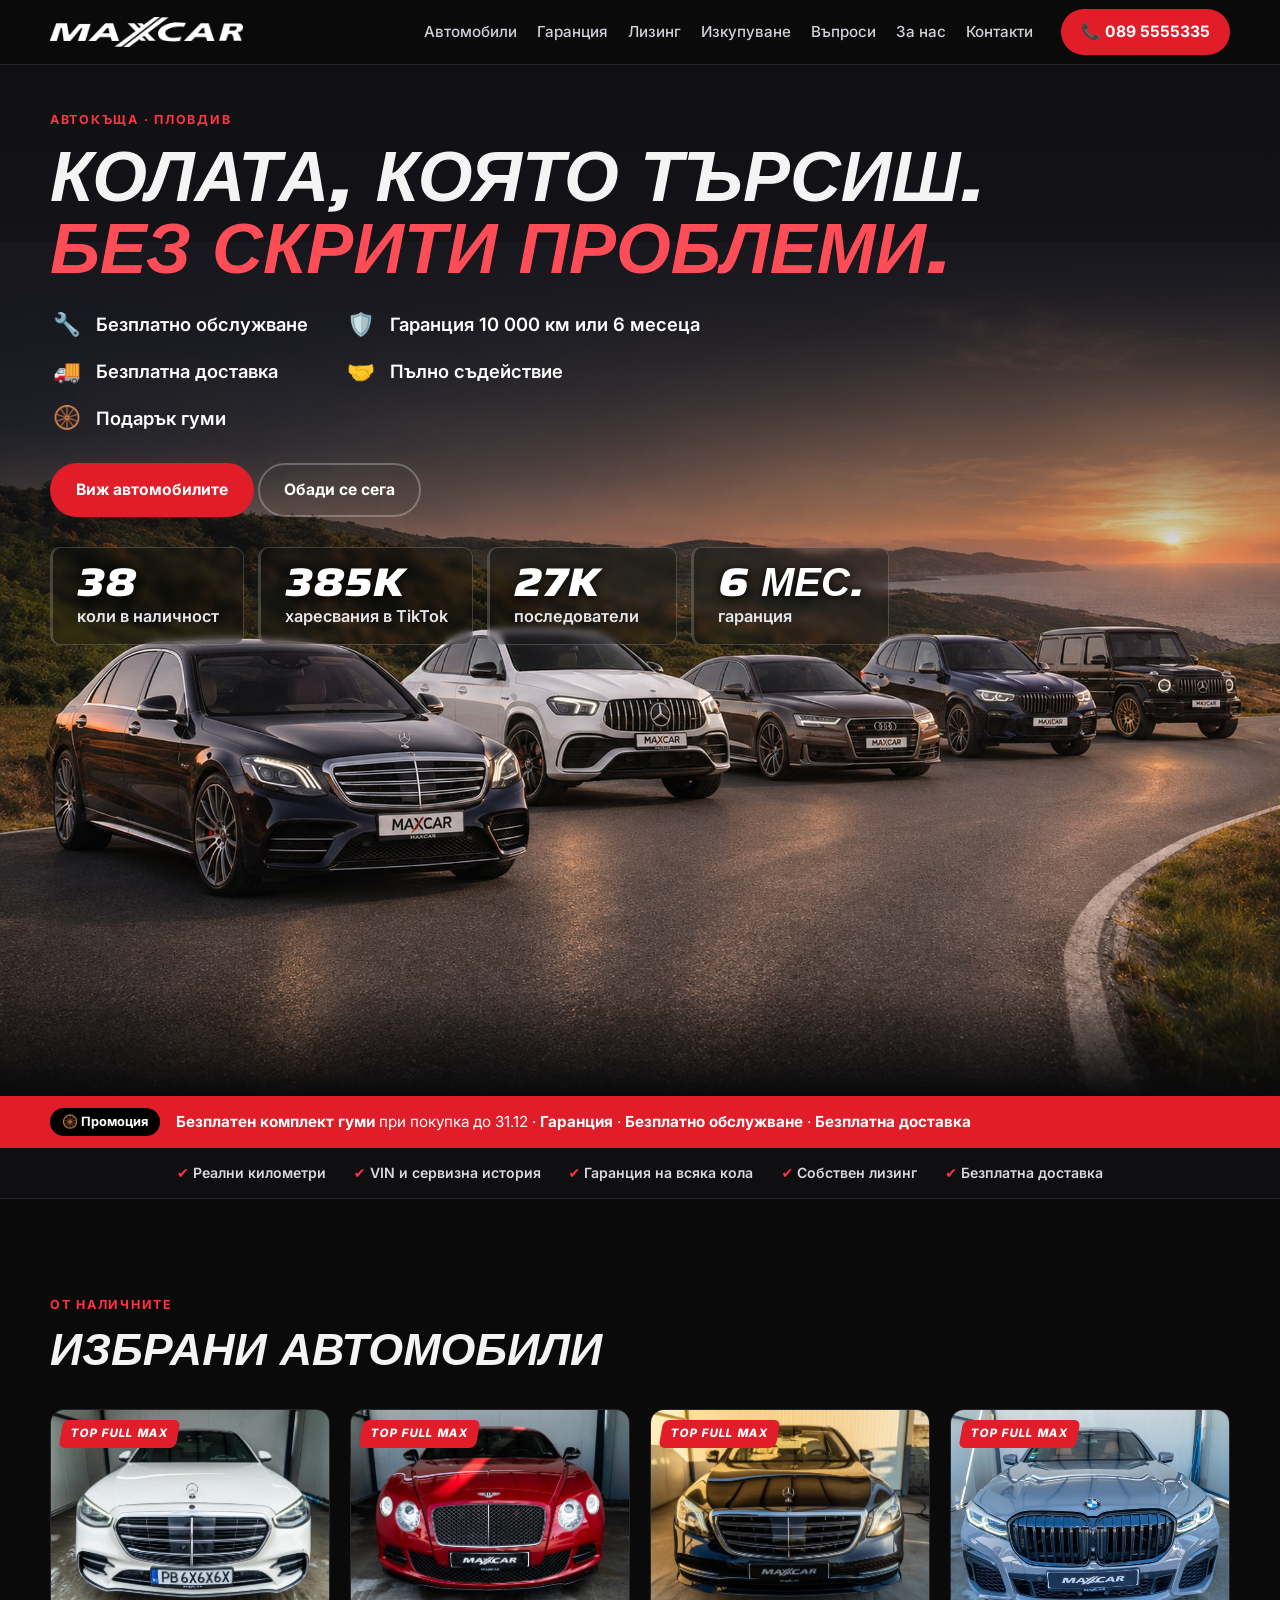
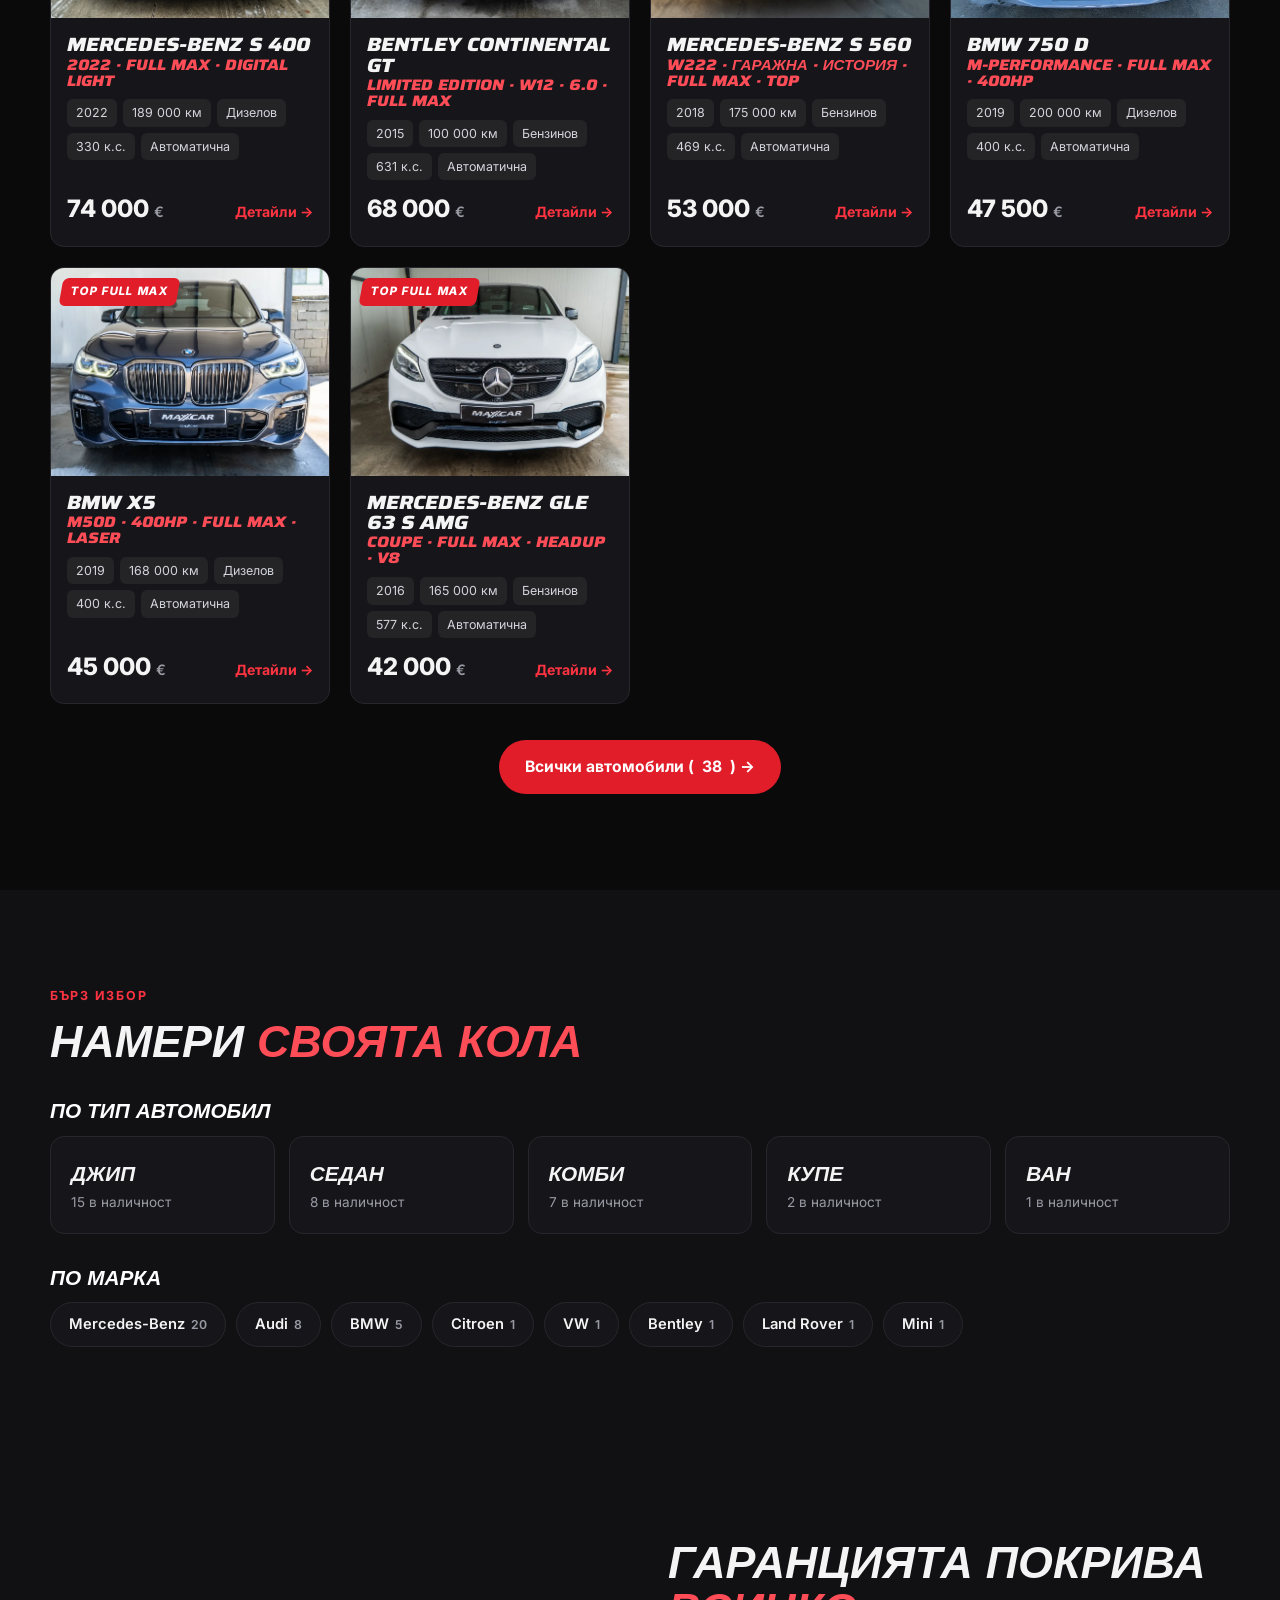
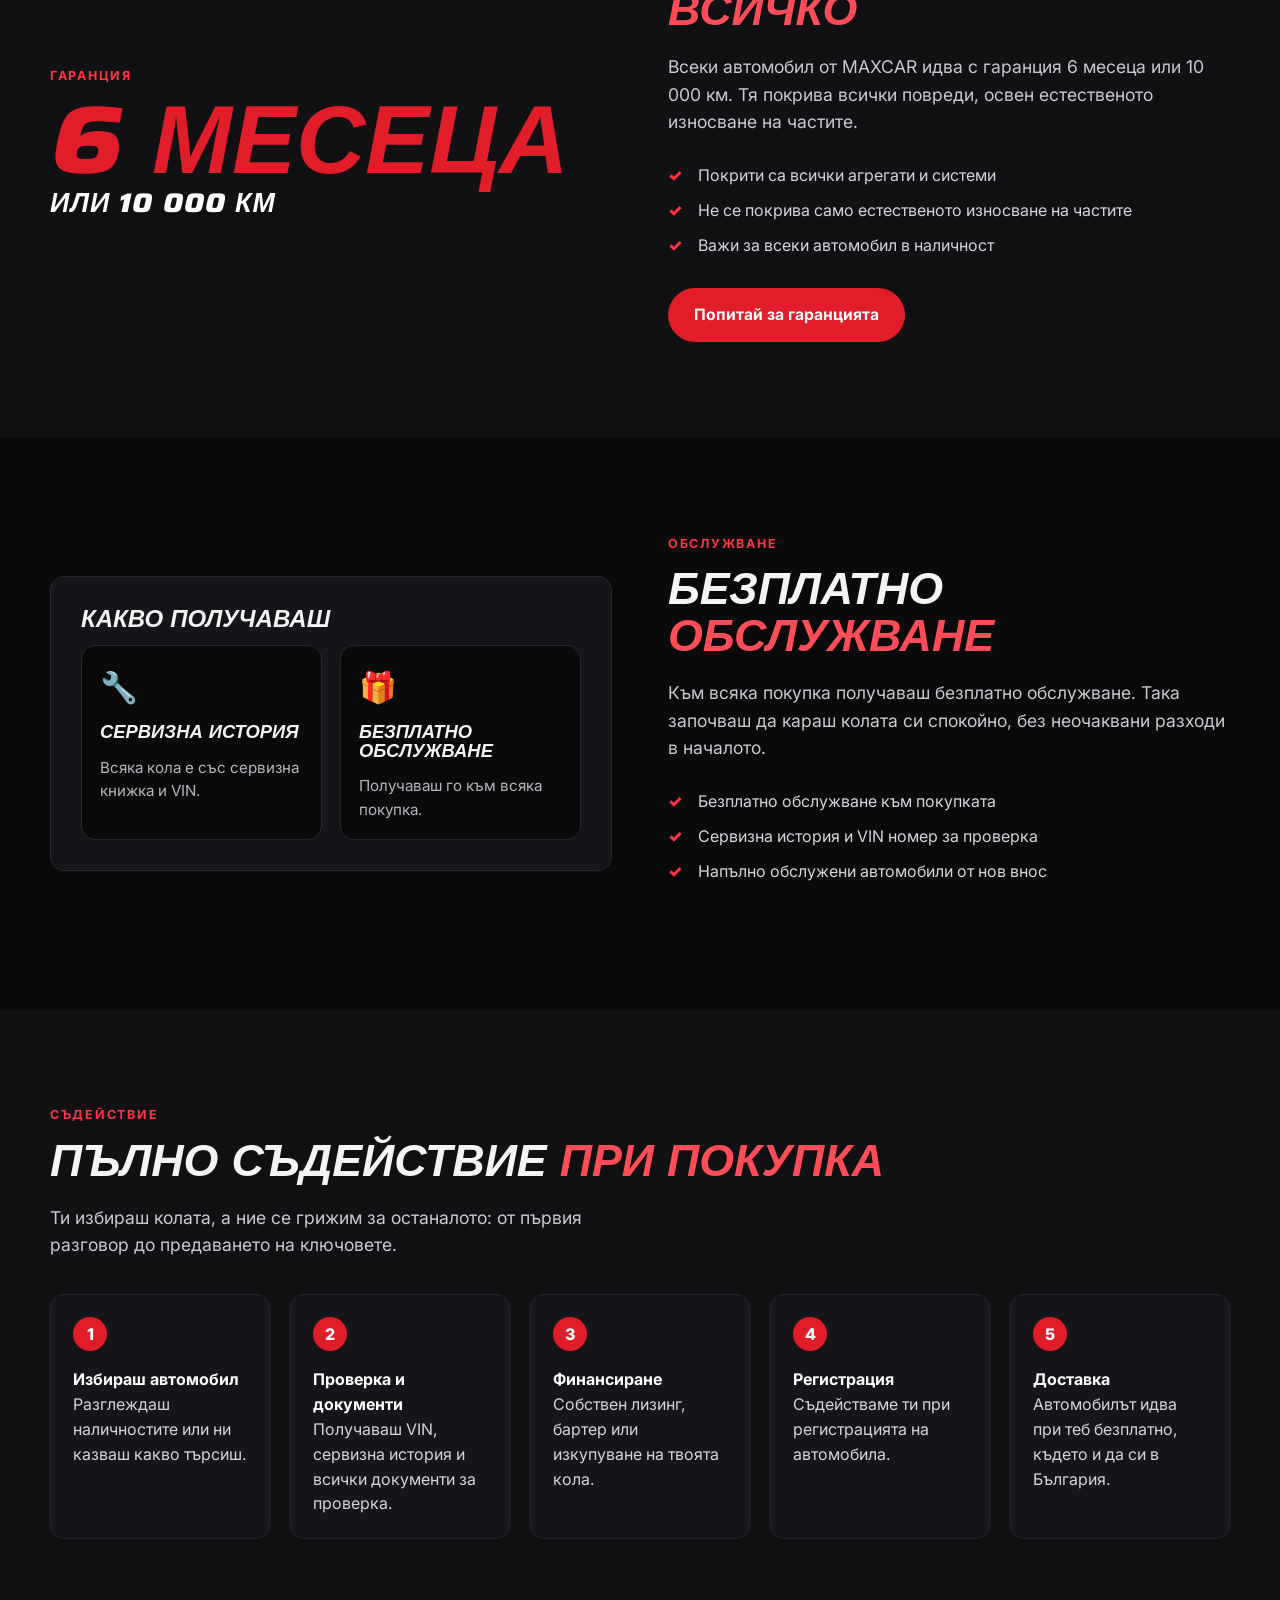
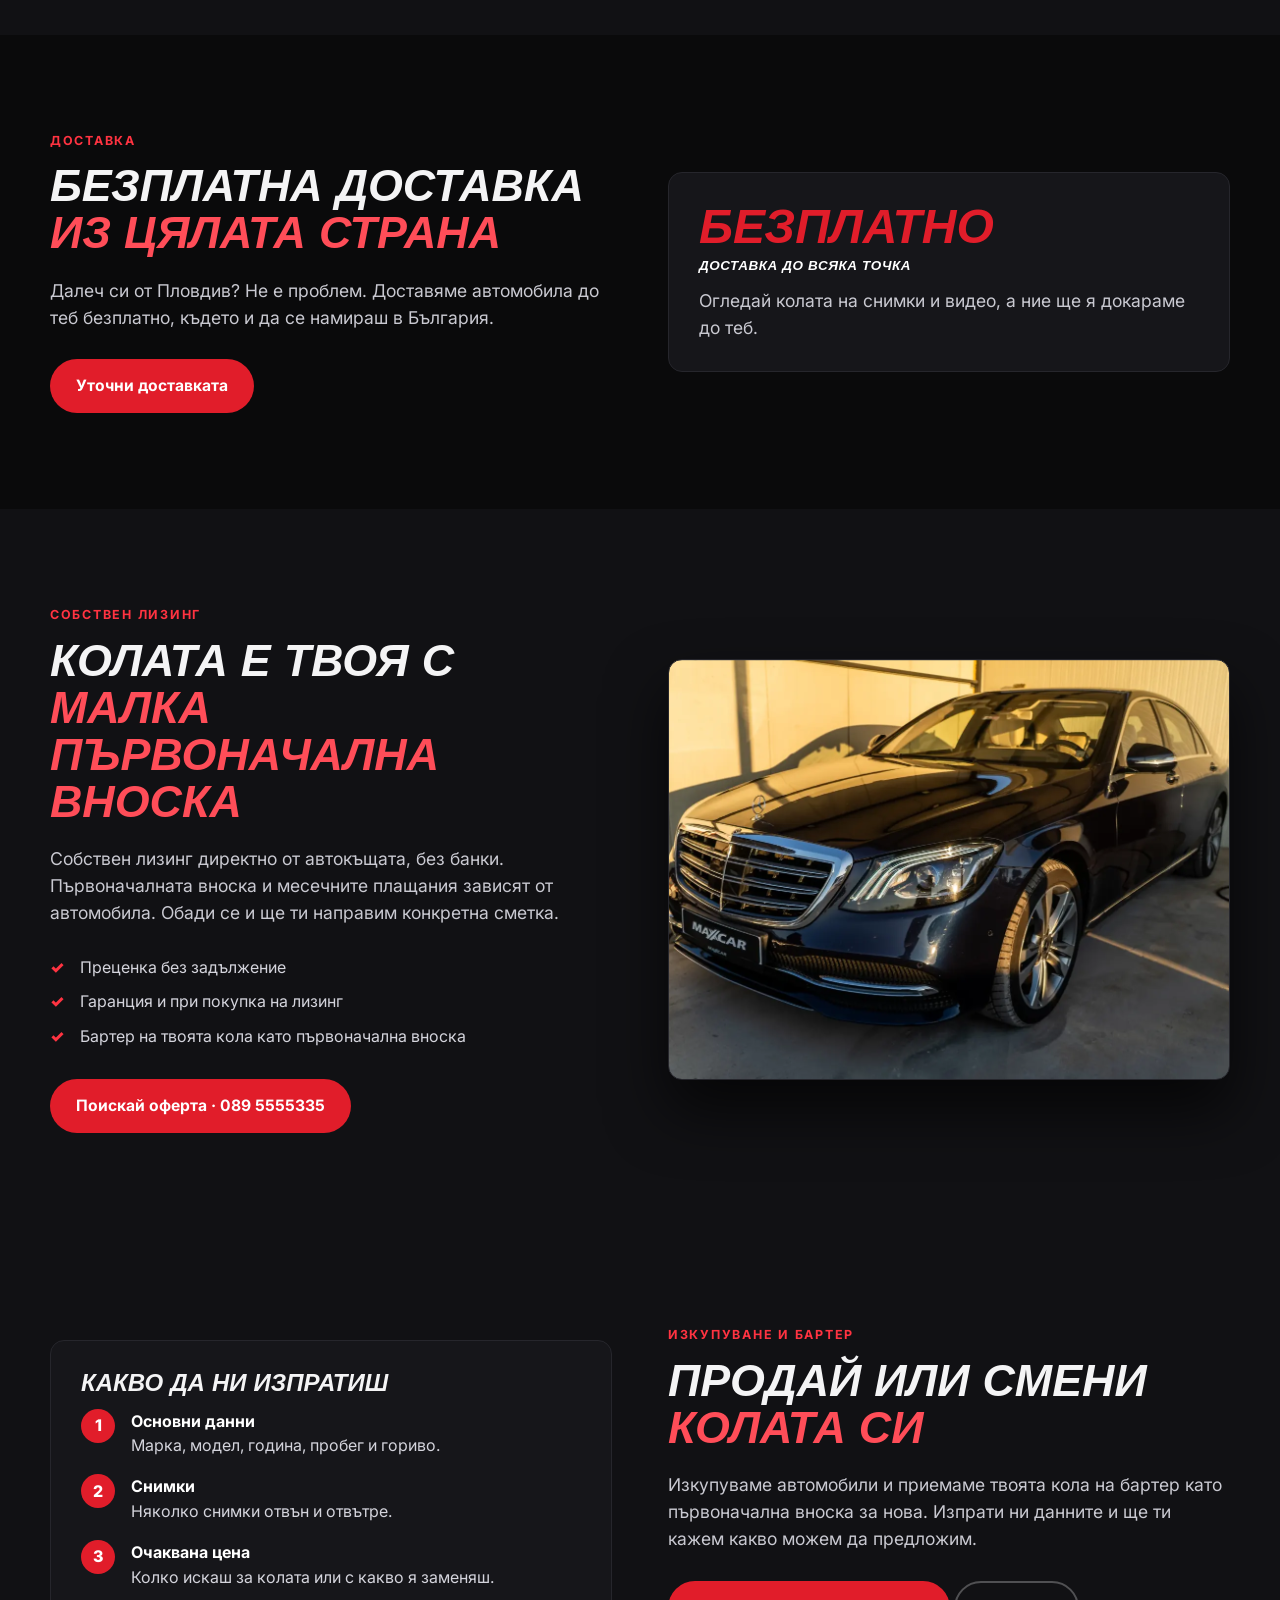
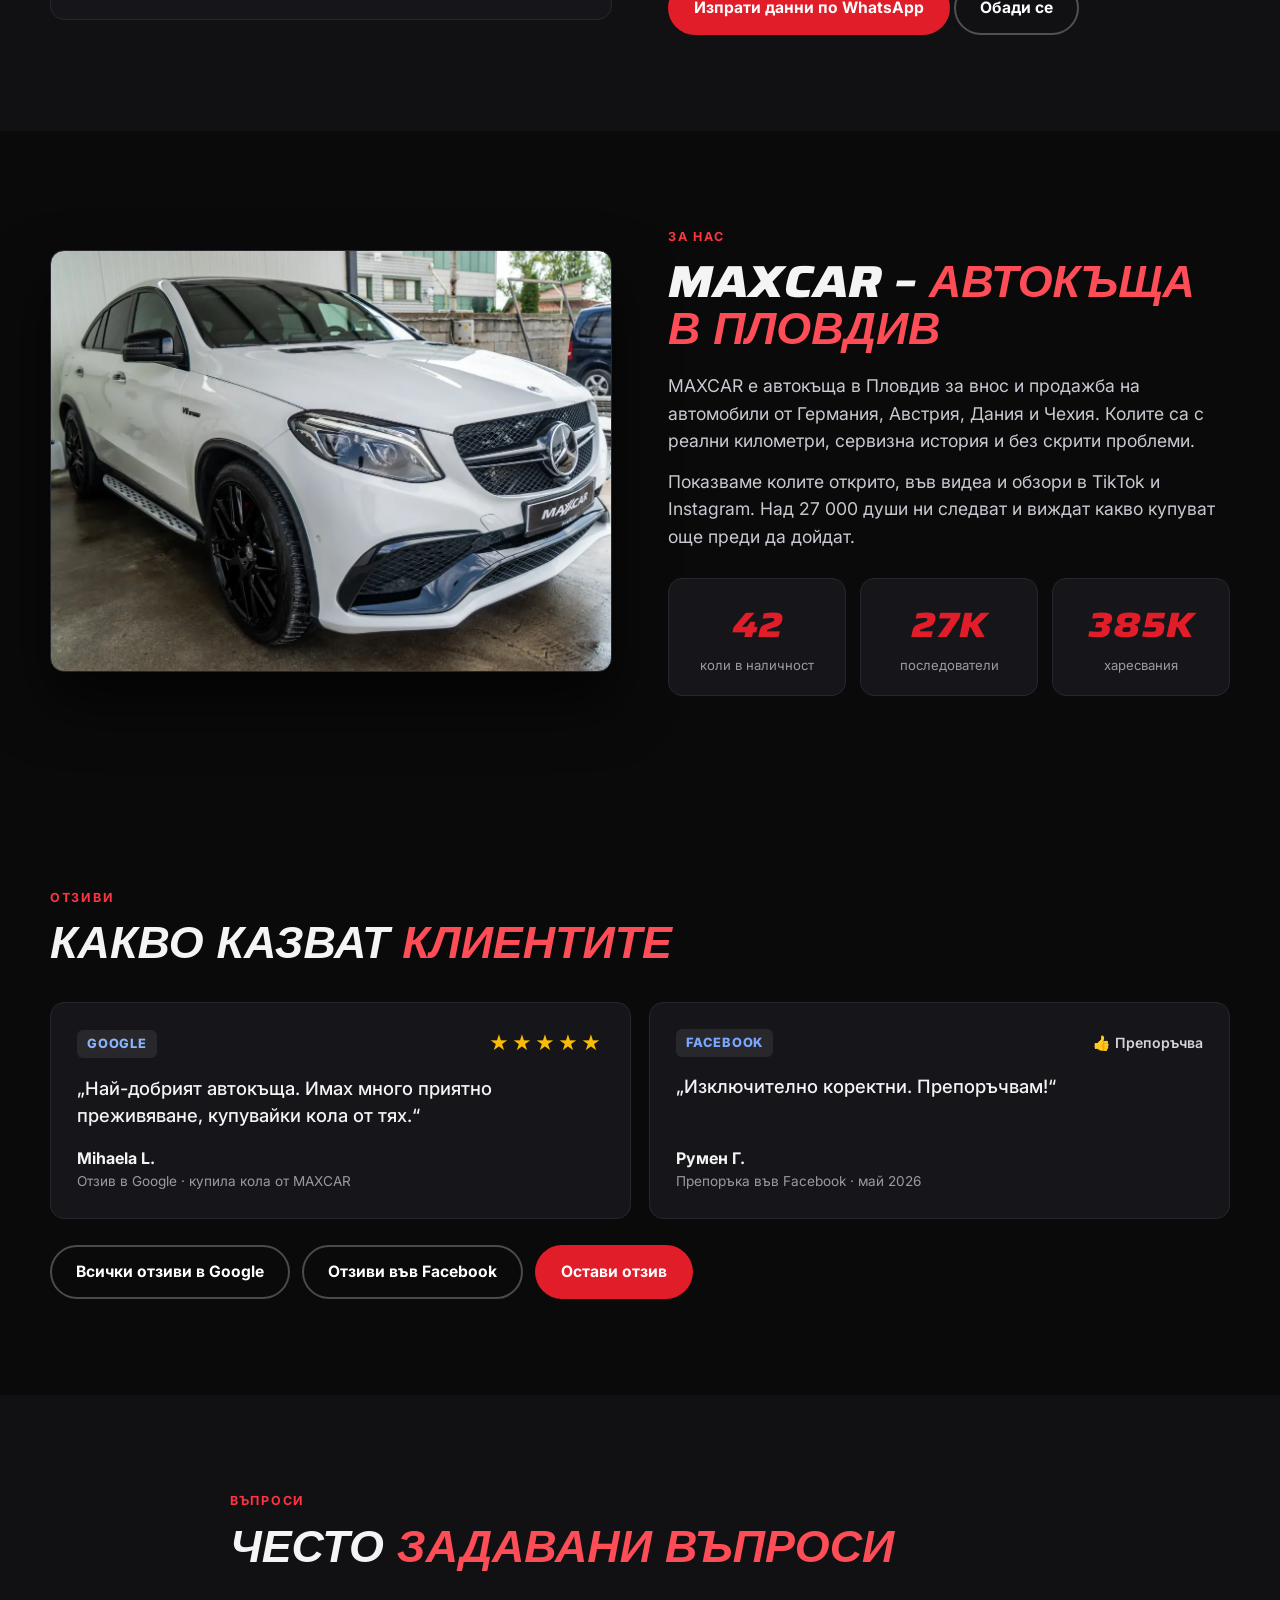
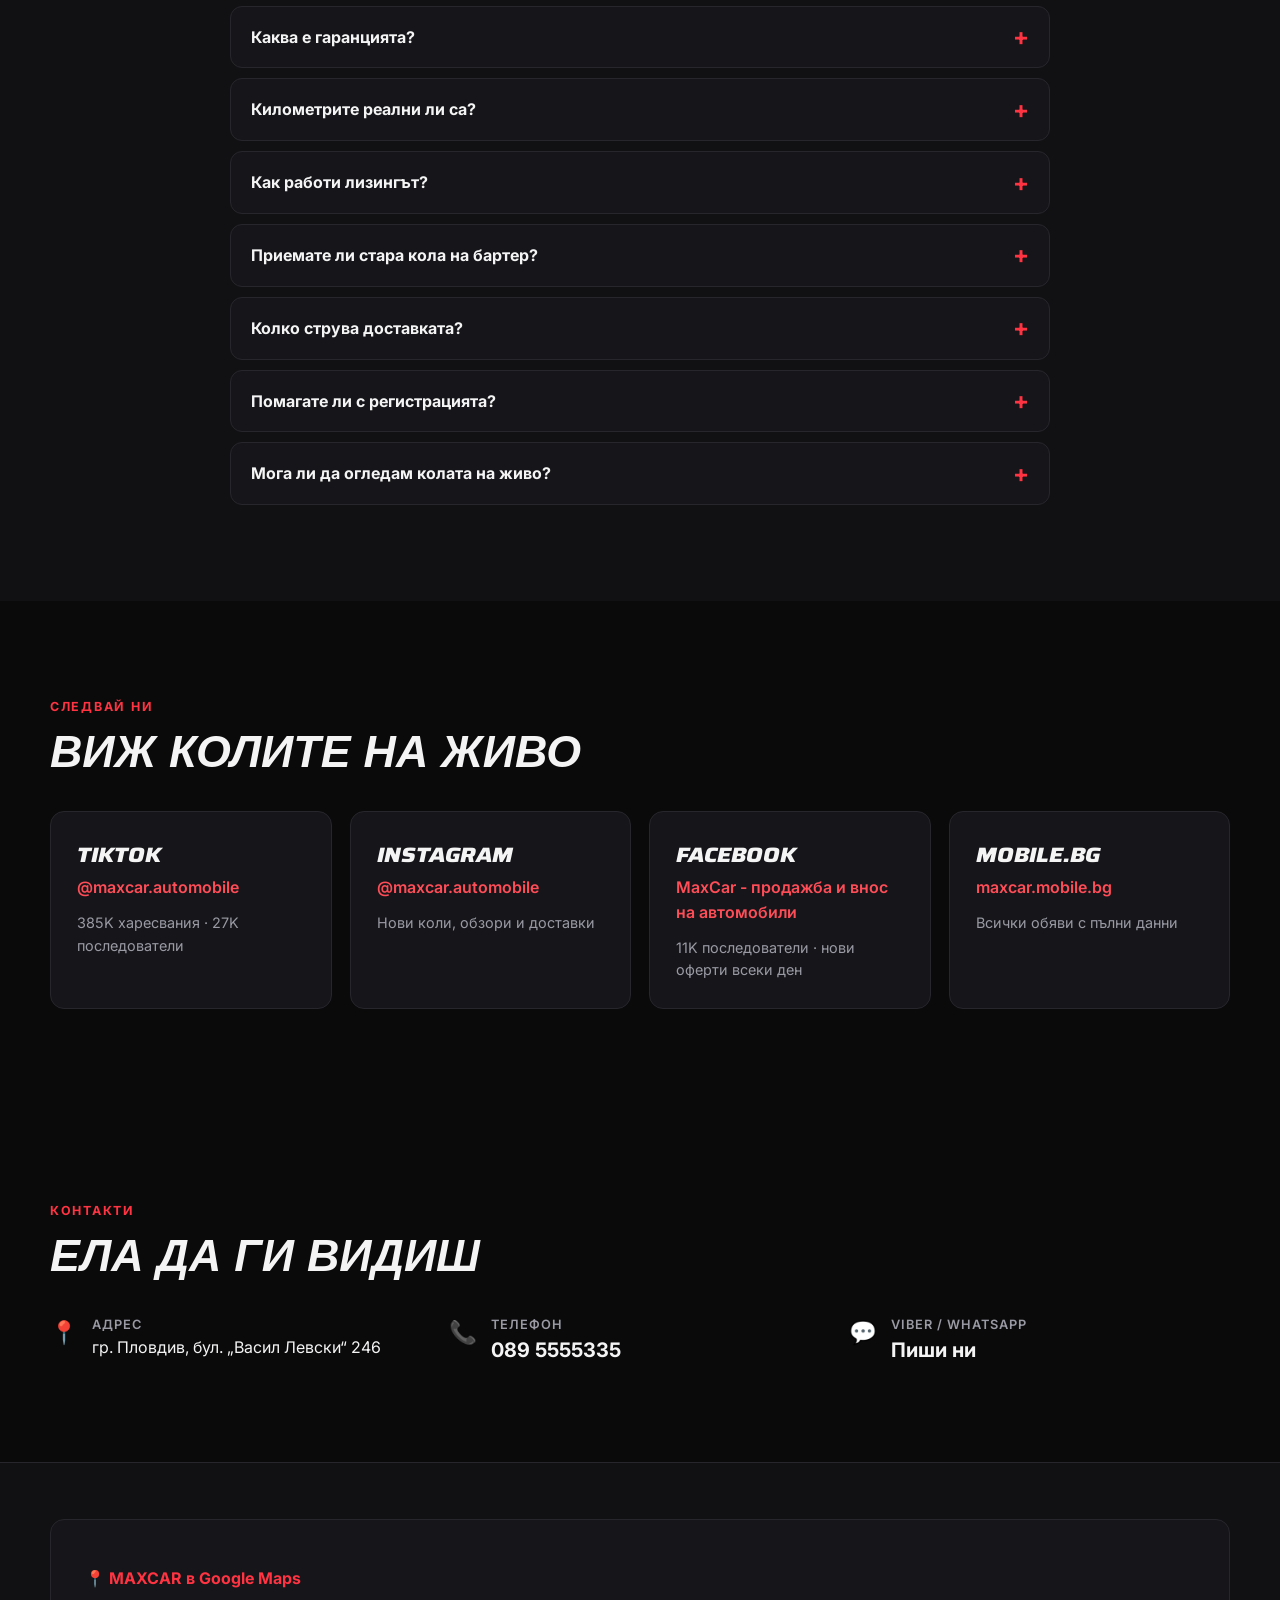
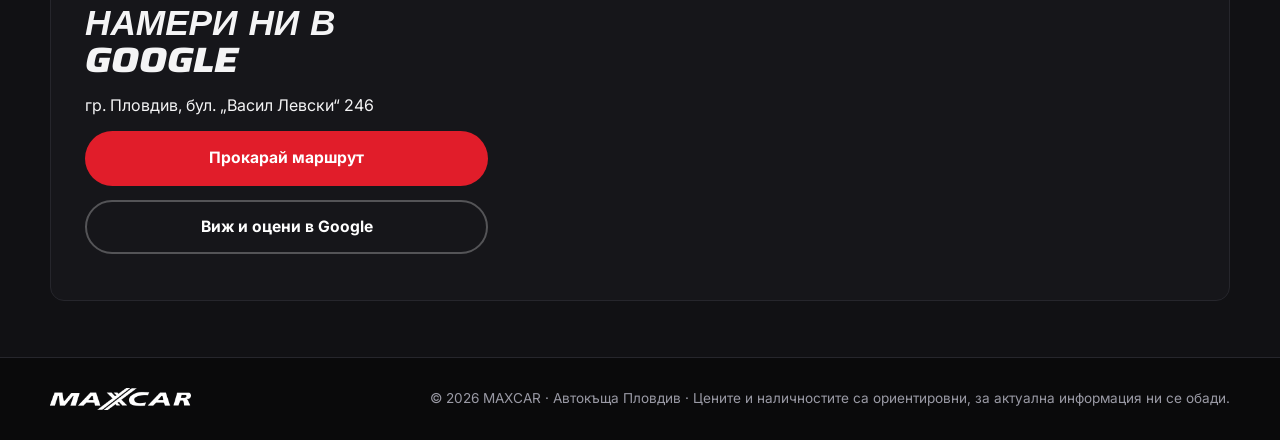
==== commit f5f54519: "Fix sideways scroll on mobile, restore cars page, mobile UX (filters toggle, sticky modal CTAs, swip" ====
--- a/index.html
+++ b/index.html
@@ -9,7 +9,7 @@
 <link rel="preconnect" href="https://fonts.gstatic.com" crossorigin>
 <link href="https://fonts.googleapis.com/css2?family=Saira:ital,wdth,wght@1,100..125,700..900&family=Inter:wght@400;500;600;700&display=swap" rel="stylesheet">
 <link rel="icon" href="assets/favicon.png">
-<link rel="stylesheet" href="style.css?v=14">
+<link rel="stylesheet" href="style.css?v=22">
 </head>
 <body data-page="home">
 
@@ -340,7 +340,7 @@
       <div class="modal__cta">
         <a class="btn btn--red" id="mCall" href="tel:+359895555335">📞 Обади се</a>
         <a class="btn btn--ghost" id="mWa" target="_blank" rel="noopener" href="#">💬 WhatsApp</a>
-        <a class="btn btn--ghost" id="mLink" target="_blank" rel="noopener" href="#">Пълна обява ↗</a>
+        <a class="btn btn--ghost" id="mLink" target="_blank" rel="noopener" href="#">Обява ↗</a>
       </div>
       <p class="note">Първоначална вноска и условия за лизинг – по телефона.</p>
     </div>
@@ -348,6 +348,6 @@
 </div>
 
 <script src="data.js?v=6"></script>
-<script src="app.js?v=6"></script>
+<script src="app.js?v=21"></script>
 </body>
 </html>
--- a/style.css
+++ b/style.css
@@ -284,3 +284,54 @@
   .hero .stats li{min-width:190px;padding:14px 24px}
 }
 .stats li{background:#0a0a0b40!important;backdrop-filter:blur(3px)!important;border-color:#ffffff30!important}
+
+/* ---- v8: заключване на хоризонталния скрол + мобилни поправки ---- */
+html{overflow-x:hidden;overscroll-behavior-x:none;-webkit-text-size-adjust:100%}
+body{overflow-x:clip;max-width:100%;overscroll-behavior-x:none}
+.wrap>*,.big>*,.split>*,.gpoint__box>*,.modal__box>*{min-width:0}
+@media (max-width:860px){
+  .big,.split,.gpoint__box,.modal__box{grid-template-columns:minmax(0,1fr)!important}
+  .about__stats{grid-template-columns:repeat(3,minmax(0,1fr))!important;gap:8px}
+  .about__stats div{padding:12px 6px}
+  .about__stats b{font-size:1.5rem!important}
+  .about__stats span{font-size:.72rem;display:block;line-height:1.25}
+  h1,h2,h3,.lead,.eyebrow,p,li,summary,blockquote{overflow-wrap:anywhere}
+  .cards,.soc,.revs,.tiles{grid-template-columns:minmax(0,1fr)!important}
+  .tiles{grid-template-columns:repeat(2,minmax(0,1fr))!important}
+}
+
+/* ---- v9: мобилен UX ---- */
+.filters__toggle{display:none}
+@media (max-width:860px){
+  .sec{padding:48px 0}
+  .lead{font-size:1rem}
+  .btn{min-height:46px}
+  .trust__in{display:grid;grid-template-columns:1fr 1fr;gap:8px 14px;padding:14px 0;text-align:left;justify-content:stretch}
+  .trust__in span{font-size:.82rem}
+  .trust__in span:last-child{grid-column:1/-1}
+  /* филтри */
+  .filters{display:grid;grid-template-columns:minmax(0,1fr) minmax(0,1fr);gap:10px}
+  .filters input[type=search]{grid-column:1/-1;flex:none}
+  .filters select{flex:none;width:100%}
+  .filters__toggle{display:inline-flex;min-height:46px}
+  .filters:not(.open) .adv{display:none}
+  .filters.open .chk.adv{grid-column:1/-1}
+  #fReset{grid-column:1/-1}
+  .filters:not(.open) #fReset{display:none}
+  /* избрани коли – плъзгане встрани */
+  #featGrid{display:flex;overflow-x:auto;scroll-snap-type:x mandatory;gap:14px;margin:0 -16px;padding:4px 16px 14px;overscroll-behavior-x:contain;-webkit-overflow-scrolling:touch;scrollbar-width:none}
+  #featGrid::-webkit-scrollbar{display:none}
+  #featGrid .car{flex:0 0 82%;scroll-snap-align:center}
+  /* прозорец с кола */
+  .modal{padding:0;align-items:flex-end}
+  .modal__box{max-height:94svh;border-radius:18px 18px 0 0;overscroll-behavior:contain}
+  .modal__info h3{font-size:1.25rem}
+  .modal__price{font-size:1.6rem}
+  .modal__cta{position:sticky;bottom:0;background:linear-gradient(0deg,var(--bg2) 75%,transparent);padding:14px 0 calc(14px + env(safe-area-inset-bottom));margin-top:4px;z-index:2;flex-wrap:nowrap}
+  .modal__cta .btn{flex:1;padding:12px 10px;font-size:.9rem}
+  .gal__th{grid-template-columns:repeat(6,minmax(0,1fr))}
+  .gal__nav{width:38px;height:38px}
+  .fab{bottom:calc(16px + env(safe-area-inset-bottom))}
+}
+
+@media (max-width:860px){.modal__cta{gap:8px}.modal__cta .btn{padding:12px 6px;font-size:.85rem;white-space:nowrap;min-width:0}}
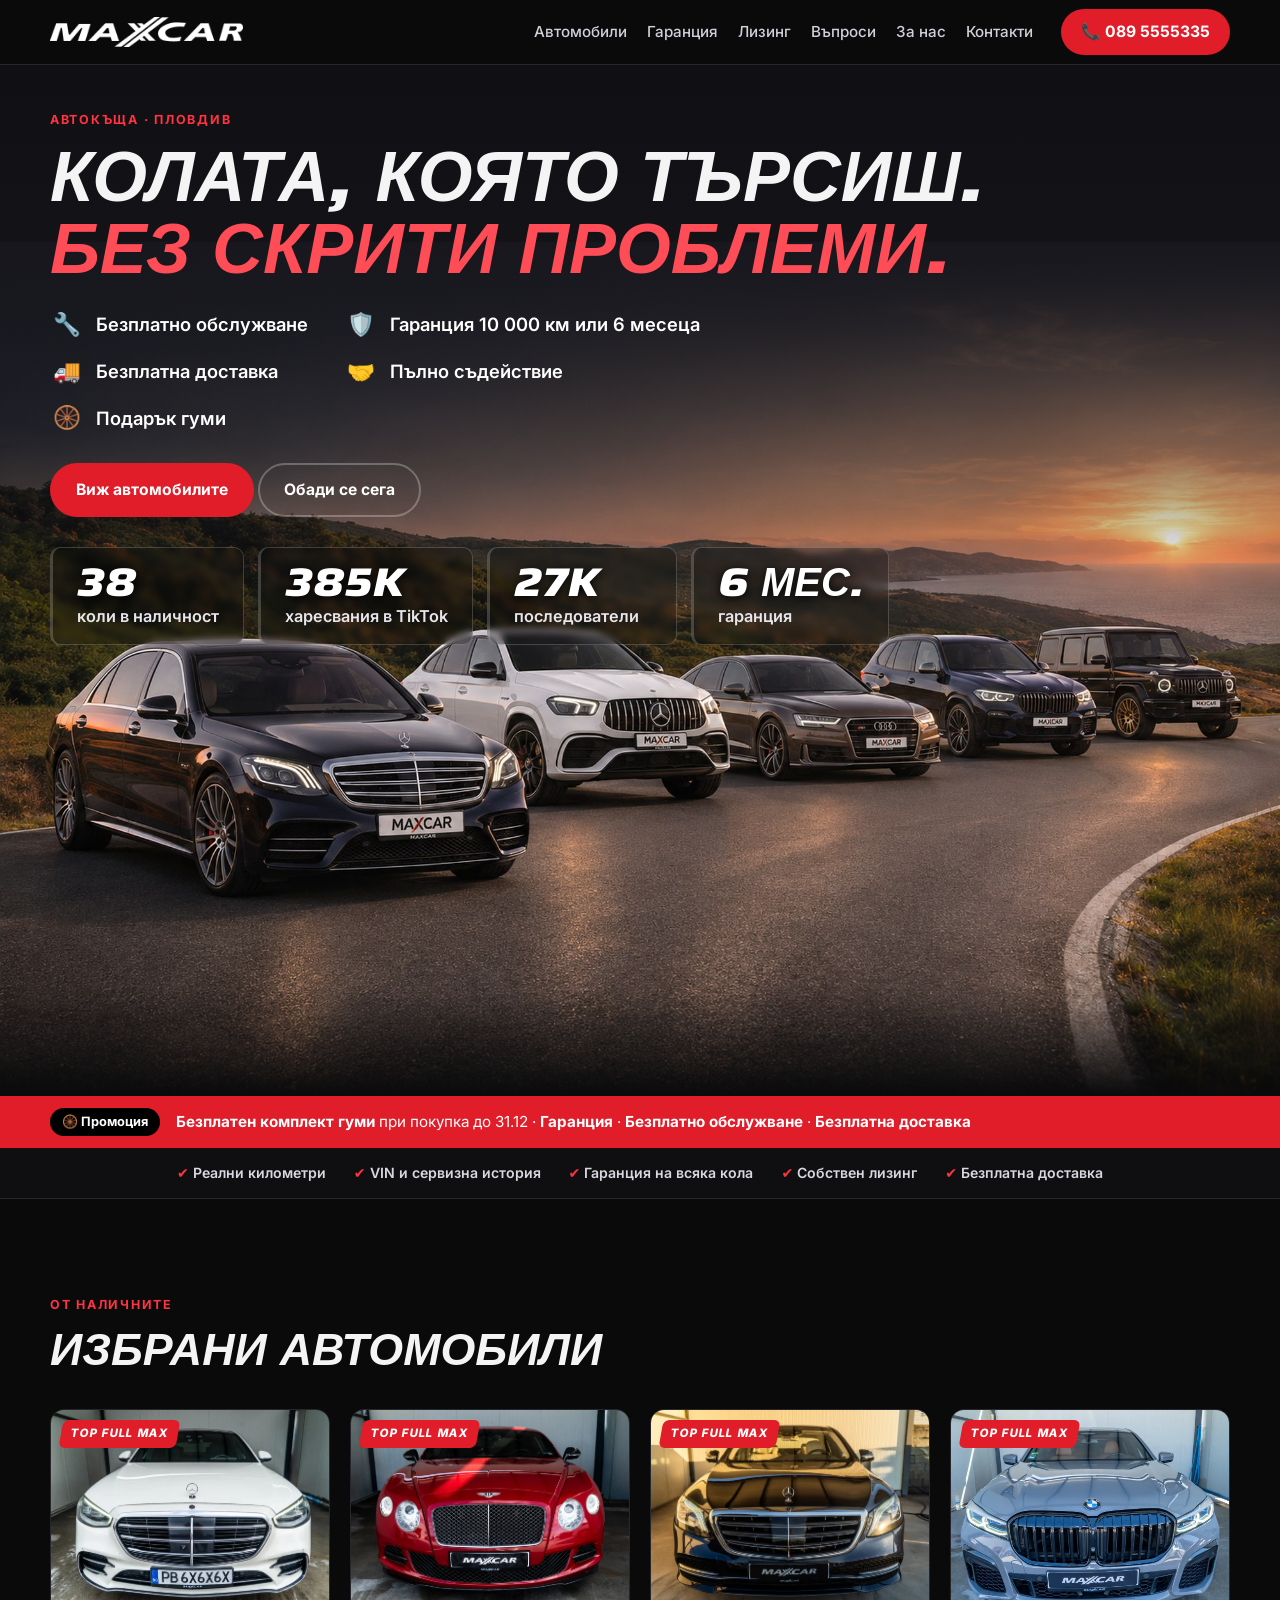
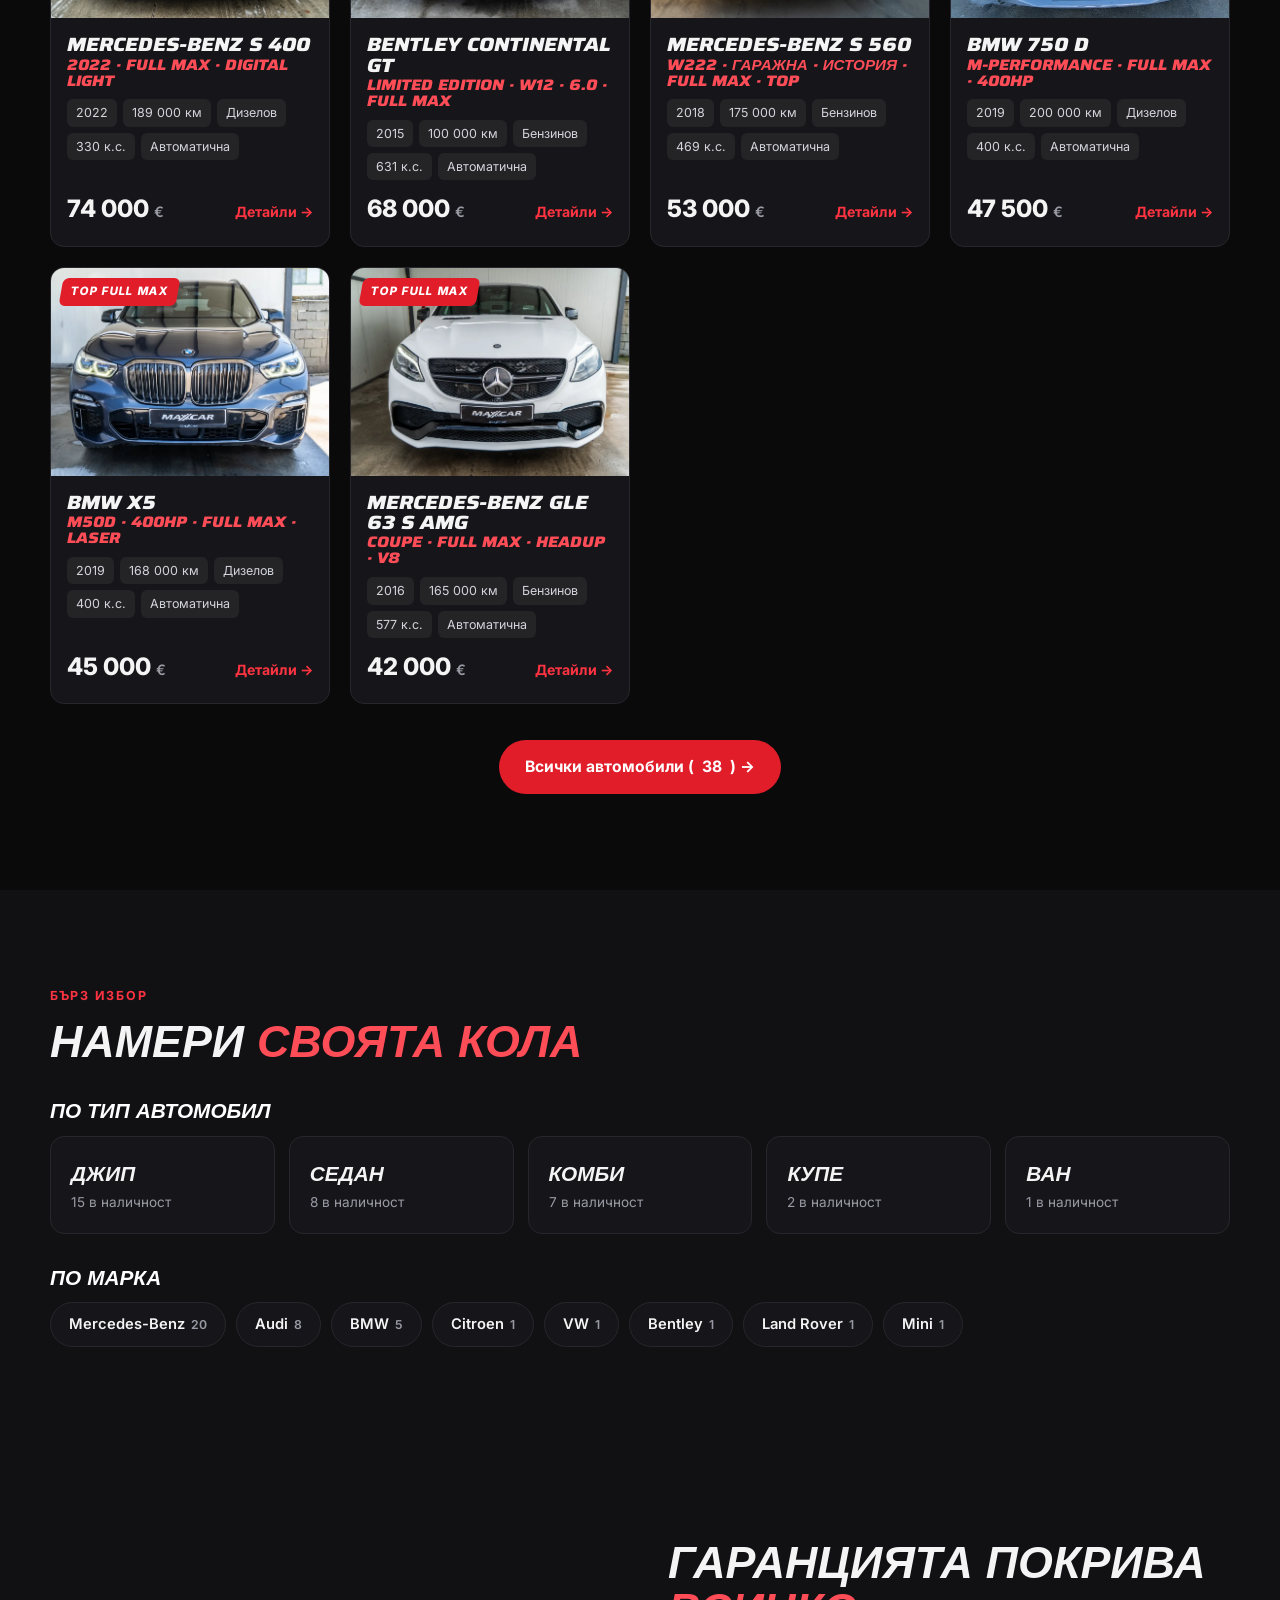
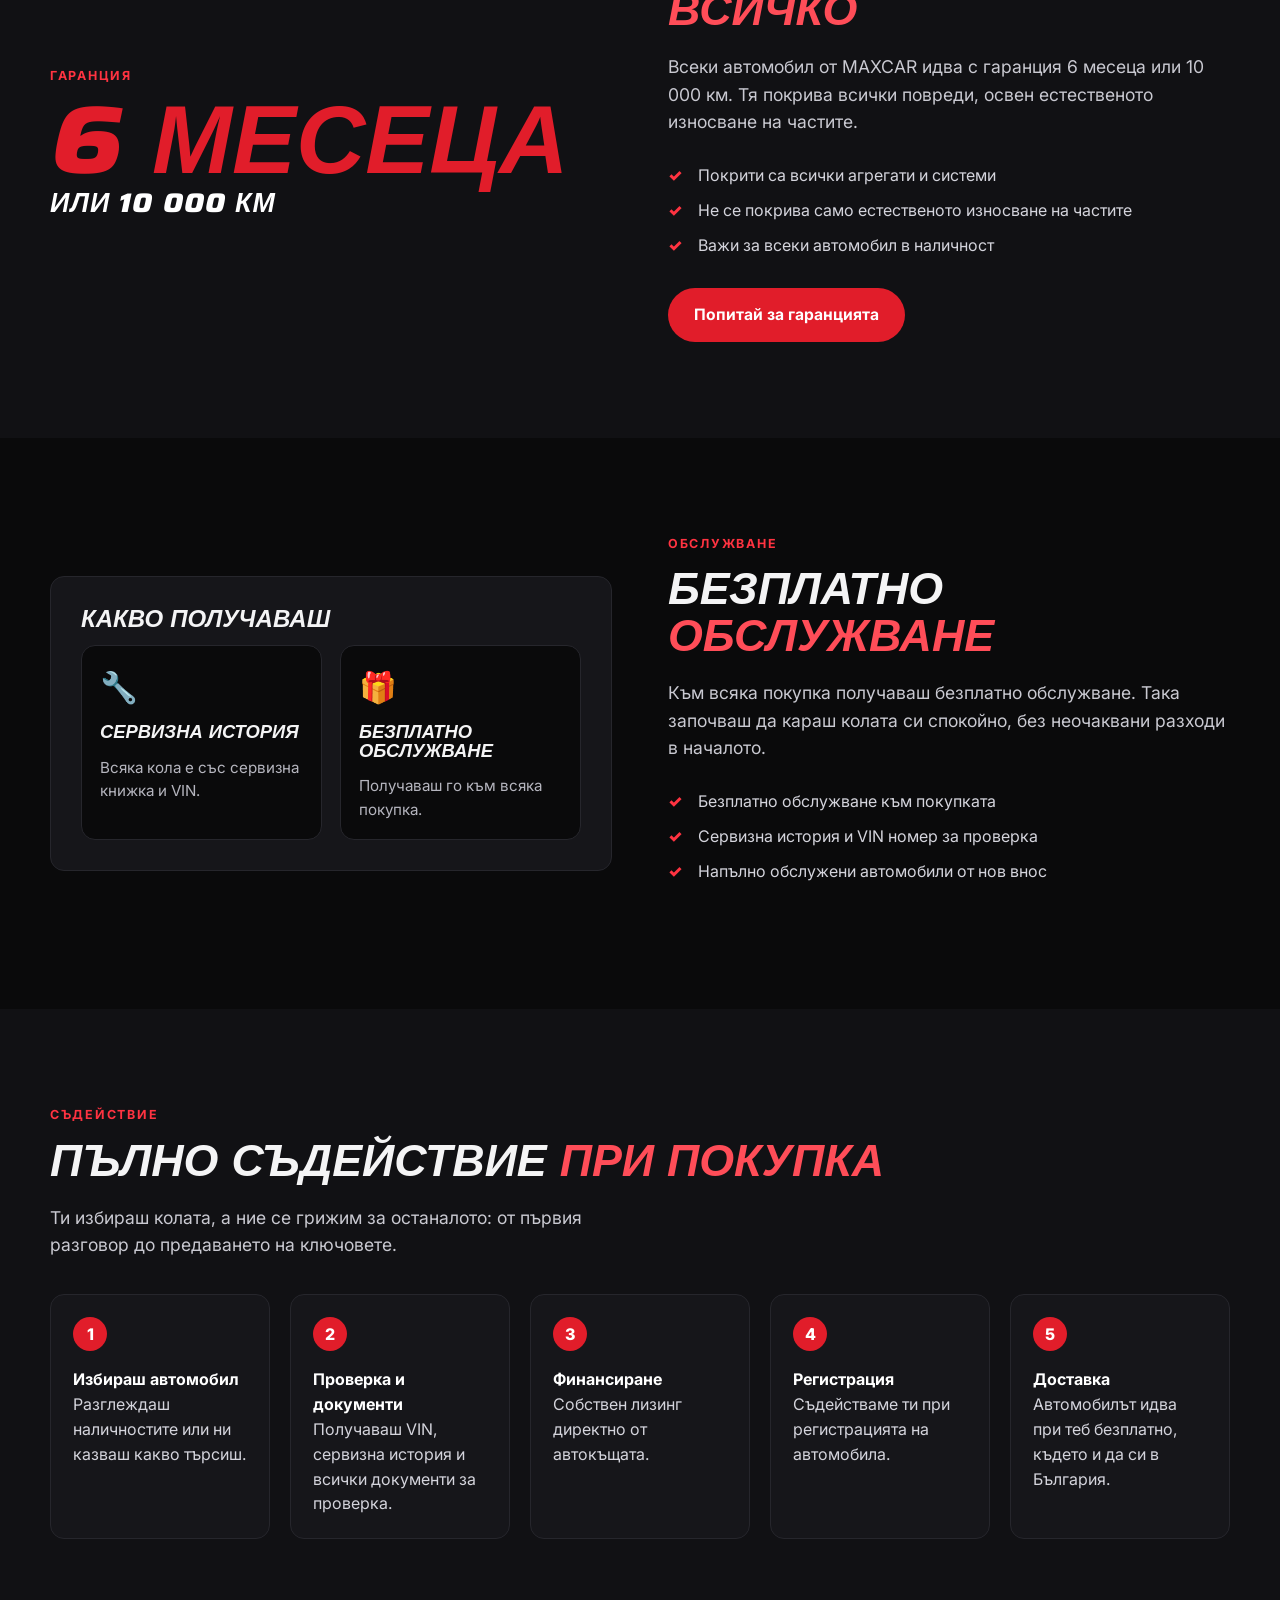
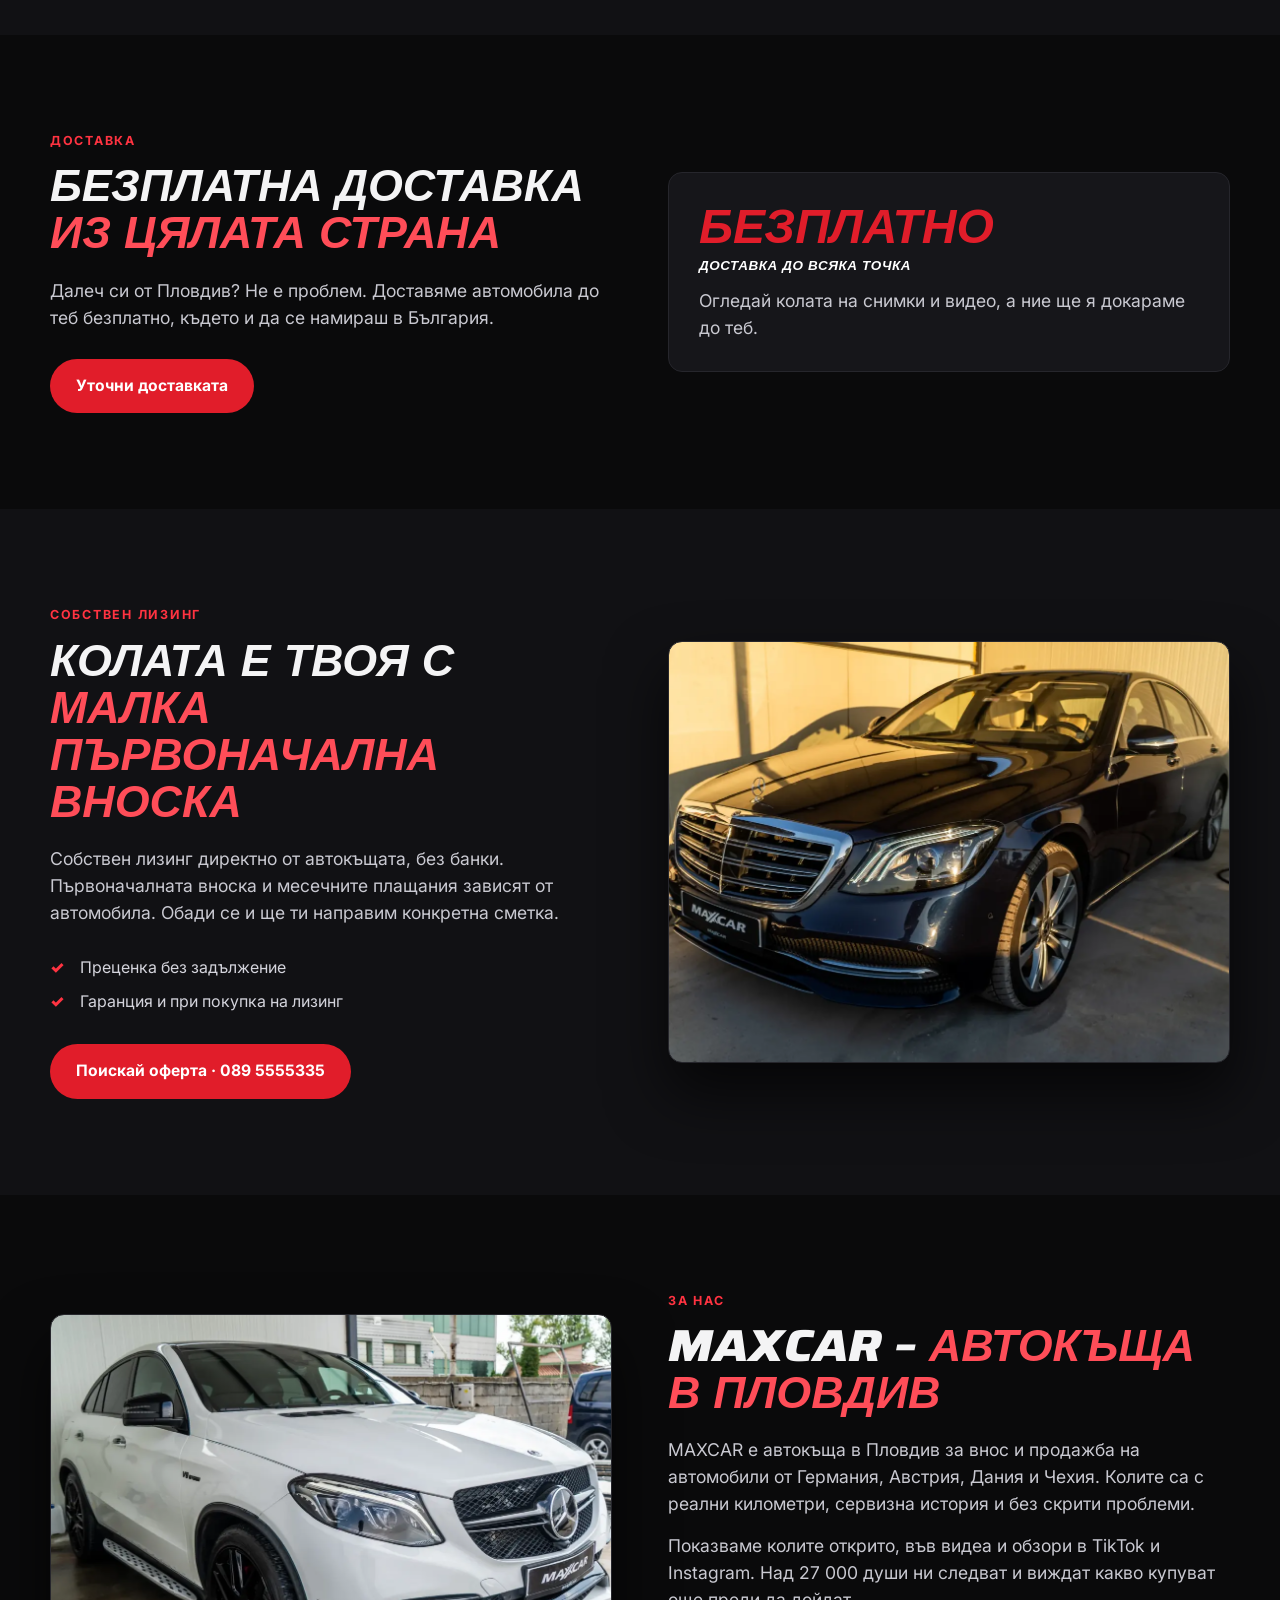
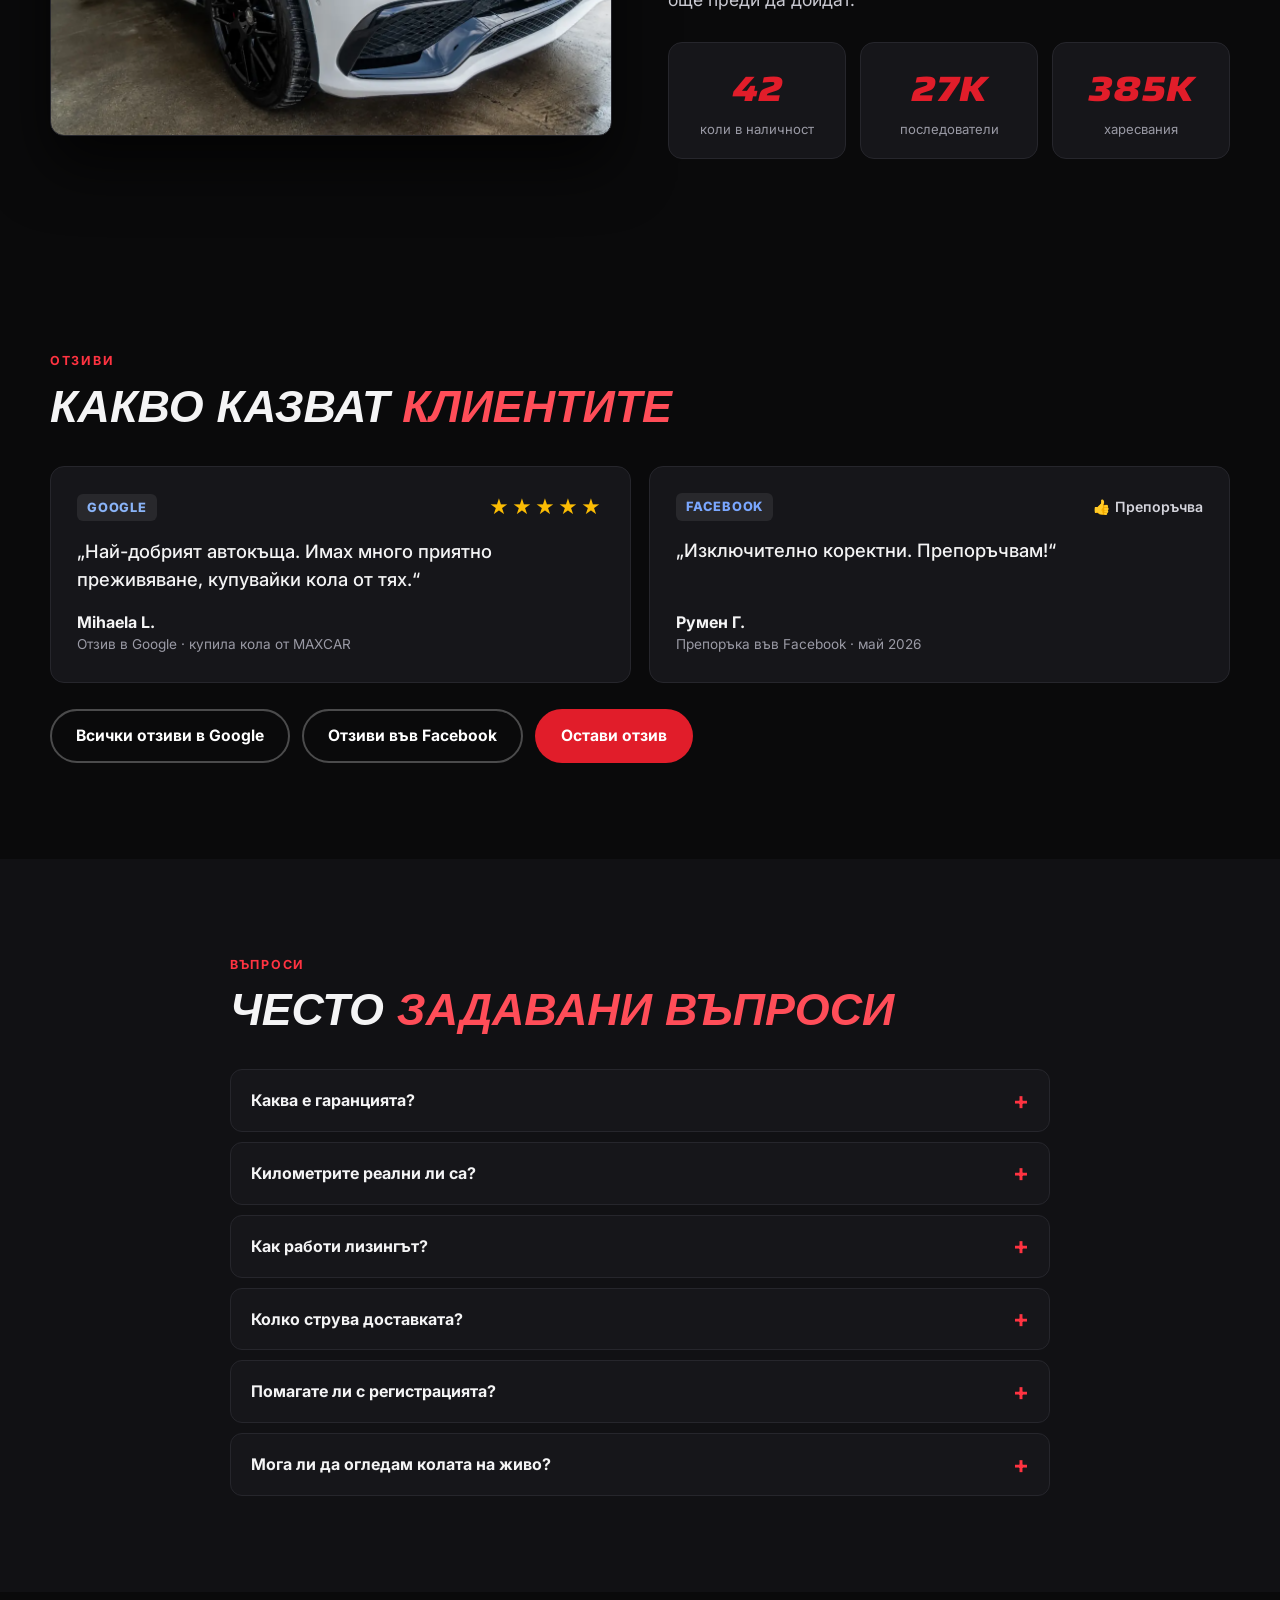
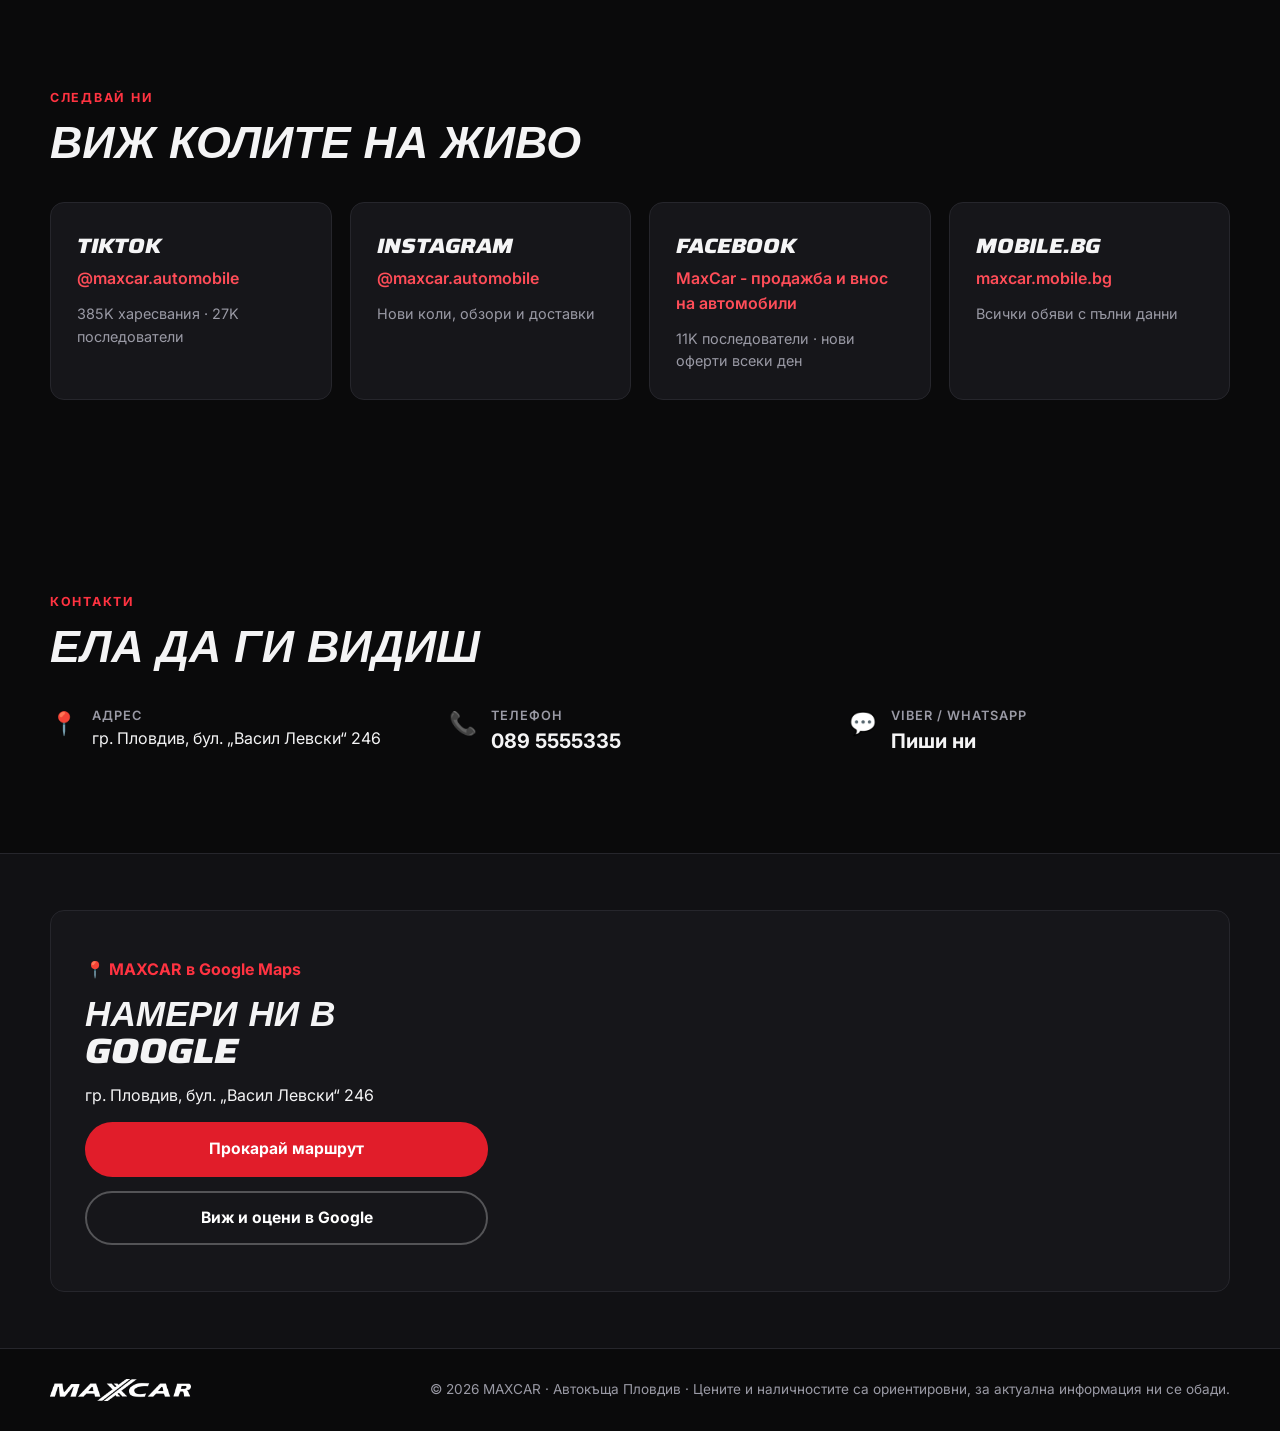
==== commit 338e7c38: "Remove barter and car buyback from the site Co-Authored-By: Claude Sonnet 5.5 <noreply@anthropic.com" ====
--- a/index.html
+++ b/index.html
@@ -9,7 +9,7 @@
 <link rel="preconnect" href="https://fonts.gstatic.com" crossorigin>
 <link href="https://fonts.googleapis.com/css2?family=Saira:ital,wdth,wght@1,100..125,700..900&family=Inter:wght@400;500;600;700&display=swap" rel="stylesheet">
 <link rel="icon" href="assets/favicon.png">
-<link rel="stylesheet" href="style.css?v=22">
+<link rel="stylesheet" href="style.css?v=23">
 </head>
 <body data-page="home">
 
@@ -20,7 +20,6 @@
       <a href="cars.html">Автомобили</a>
       <a href="#warranty">Гаранция</a>
       <a href="#leasing">Лизинг</a>
-      <a href="#sell">Изкупуване</a>
       <a href="#faq">Въпроси</a>
       <a href="#about">За нас</a>
       <a href="#contact">Контакти</a>
@@ -141,7 +140,7 @@
     <ol class="steps steps--grid">
       <li><div><b>Избираш автомобил</b>Разглеждаш наличностите или ни казваш какво търсиш.</div></li>
       <li><div><b>Проверка и документи</b>Получаваш VIN, сервизна история и всички документи за проверка.</div></li>
-      <li><div><b>Финансиране</b>Собствен лизинг, бартер или изкупуване на твоята кола.</div></li>
+      <li><div><b>Финансиране</b>Собствен лизинг директно от автокъщата.</div></li>
       <li><div><b>Регистрация</b>Съдействаме ти при регистрацията на автомобила.</div></li>
       <li><div><b>Доставка</b>Автомобилът идва при теб безплатно, където и да си в България.</div></li>
     </ol>
@@ -172,33 +171,10 @@
       <ul class="ticks">
         <li>Преценка без задължение</li>
         <li>Гаранция и при покупка на лизинг</li>
-        <li>Бартер на твоята кола като първоначална вноска</li>
       </ul>
       <a class="btn btn--red" href="tel:+359895555335">Поискай оферта · 089 5555335</a>
     </div>
     <div class="leasing__img" id="leasingImg" role="img" aria-label="Автомобил от MAXCAR"></div>
-  </div>
-</section>
-
-<section class="sec sec--alt" id="sell">
-  <div class="wrap big big--rev">
-    <div>
-      <p class="eyebrow">Изкупуване и бартер</p>
-      <h2>Продай или смени <em>колата си</em></h2>
-      <p class="lead">Изкупуваме автомобили и приемаме твоята кола на бартер като първоначална вноска за нова. Изпрати ни данните и ще ти кажем какво можем да предложим.</p>
-      <div class="hero__cta">
-        <a class="btn btn--red" target="_blank" rel="noopener" href="https://wa.me/359895555335?text=%D0%97%D0%B4%D1%80%D0%B0%D0%B2%D0%B5%D0%B9%D1%82%D0%B5%2C%20%D0%B8%D1%81%D0%BA%D0%B0%D0%BC%20%D0%B4%D0%B0%20%D0%BF%D1%80%D0%BE%D0%B4%D0%B0%D0%BC%20%D0%B8%D0%BB%D0%B8%20%D1%81%D0%BC%D0%B5%D0%BD%D1%8F%20%D0%BA%D0%BE%D0%BB%D0%B0%D1%82%D0%B0%20%D1%81%D0%B8.%20%D0%9C%D0%B0%D1%80%D0%BA%D0%B0%2C%20%D0%BC%D0%BE%D0%B4%D0%B5%D0%BB%2C%20%D0%B3%D0%BE%D0%B4%D0%B8%D0%BD%D0%B0%2C%20%D0%BF%D1%80%D0%BE%D0%B1%D0%B5%D0%B3%3A%20">Изпрати данни по WhatsApp</a>
-        <a class="btn btn--ghost" href="tel:+359895555335">Обади се</a>
-      </div>
-    </div>
-    <div class="panel">
-      <h3>Какво да ни изпратиш</h3>
-      <ol class="steps">
-        <li><div><b>Основни данни</b>Марка, модел, година, пробег и гориво.</div></li>
-        <li><div><b>Снимки</b>Няколко снимки отвън и отвътре.</div></li>
-        <li><div><b>Очаквана цена</b>Колко искаш за колата или с какво я заменяш.</div></li>
-      </ol>
-    </div>
   </div>
 </section>
 
@@ -255,7 +231,6 @@
       <details><summary>Каква е гаранцията?</summary><p>Всеки автомобил е с гаранция 6 месеца или 10 000 км. Тя покрива всички повреди, освен естественото износване на частите.</p></details>
       <details><summary>Километрите реални ли са?</summary><p>Да. Внасяме автомобили от Германия, Австрия, Дания и Чехия и даваме VIN номер и сервизна история, за да ги провериш сам.</p></details>
       <details><summary>Как работи лизингът?</summary><p>Предлагаме собствен лизинг директно от автокъщата. Първоначалната вноска и месечните плащания зависят от автомобила. Обади се и ще ти направим конкретна сметка.</p></details>
-      <details><summary>Приемате ли стара кола на бартер?</summary><p>Да. Приемаме бартер и изкупуваме автомобили. Изпрати ни данните за колата си и ще ти кажем какво можем да предложим.</p></details>
       <details><summary>Колко струва доставката?</summary><p>Доставката е безплатна до всяка точка на България.</p></details>
       <details><summary>Помагате ли с регистрацията?</summary><p>Да, съдействаме ти при регистрацията на автомобила.</p></details>
       <details><summary>Мога ли да огледам колата на живо?</summary><p>Разбира се. Намираме се в Пловдив, бул. „Васил Левски“ 246. Обади се предварително, за да сме сигурни, че колата те чака.</p></details>
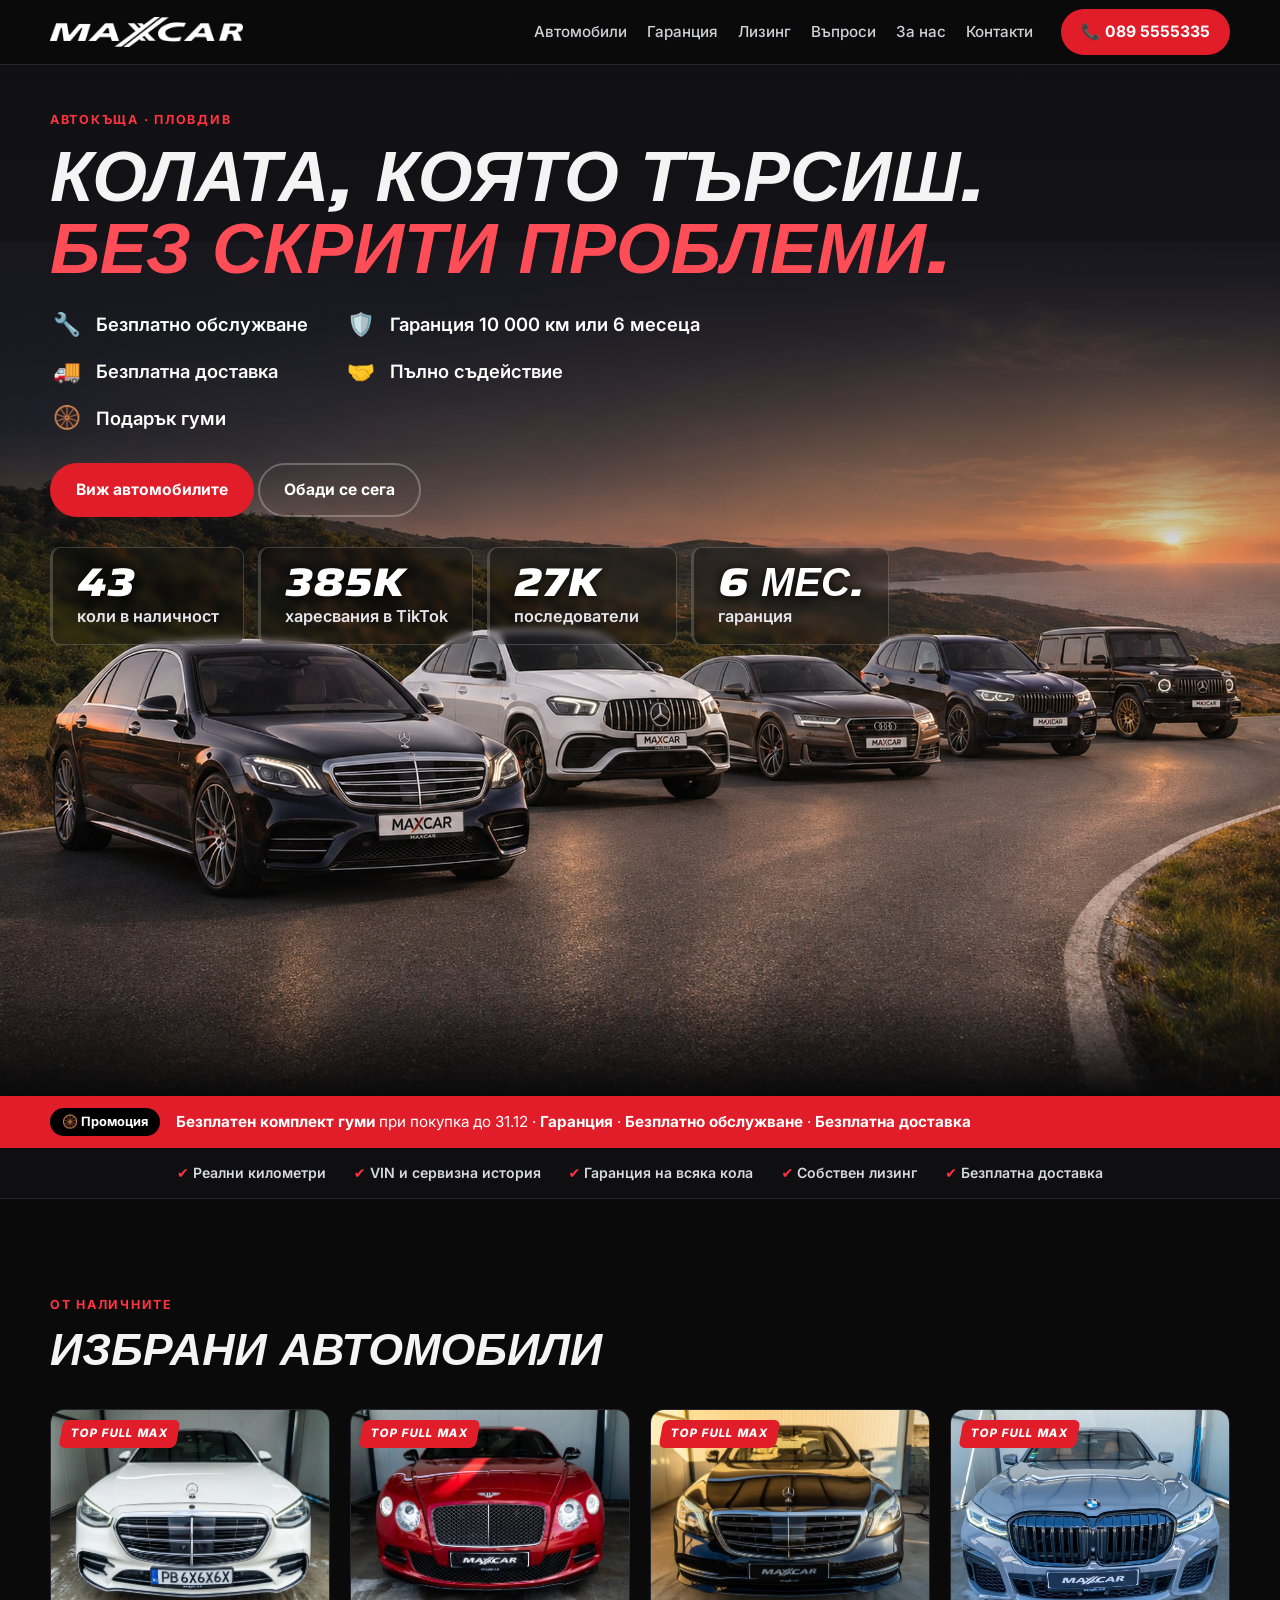
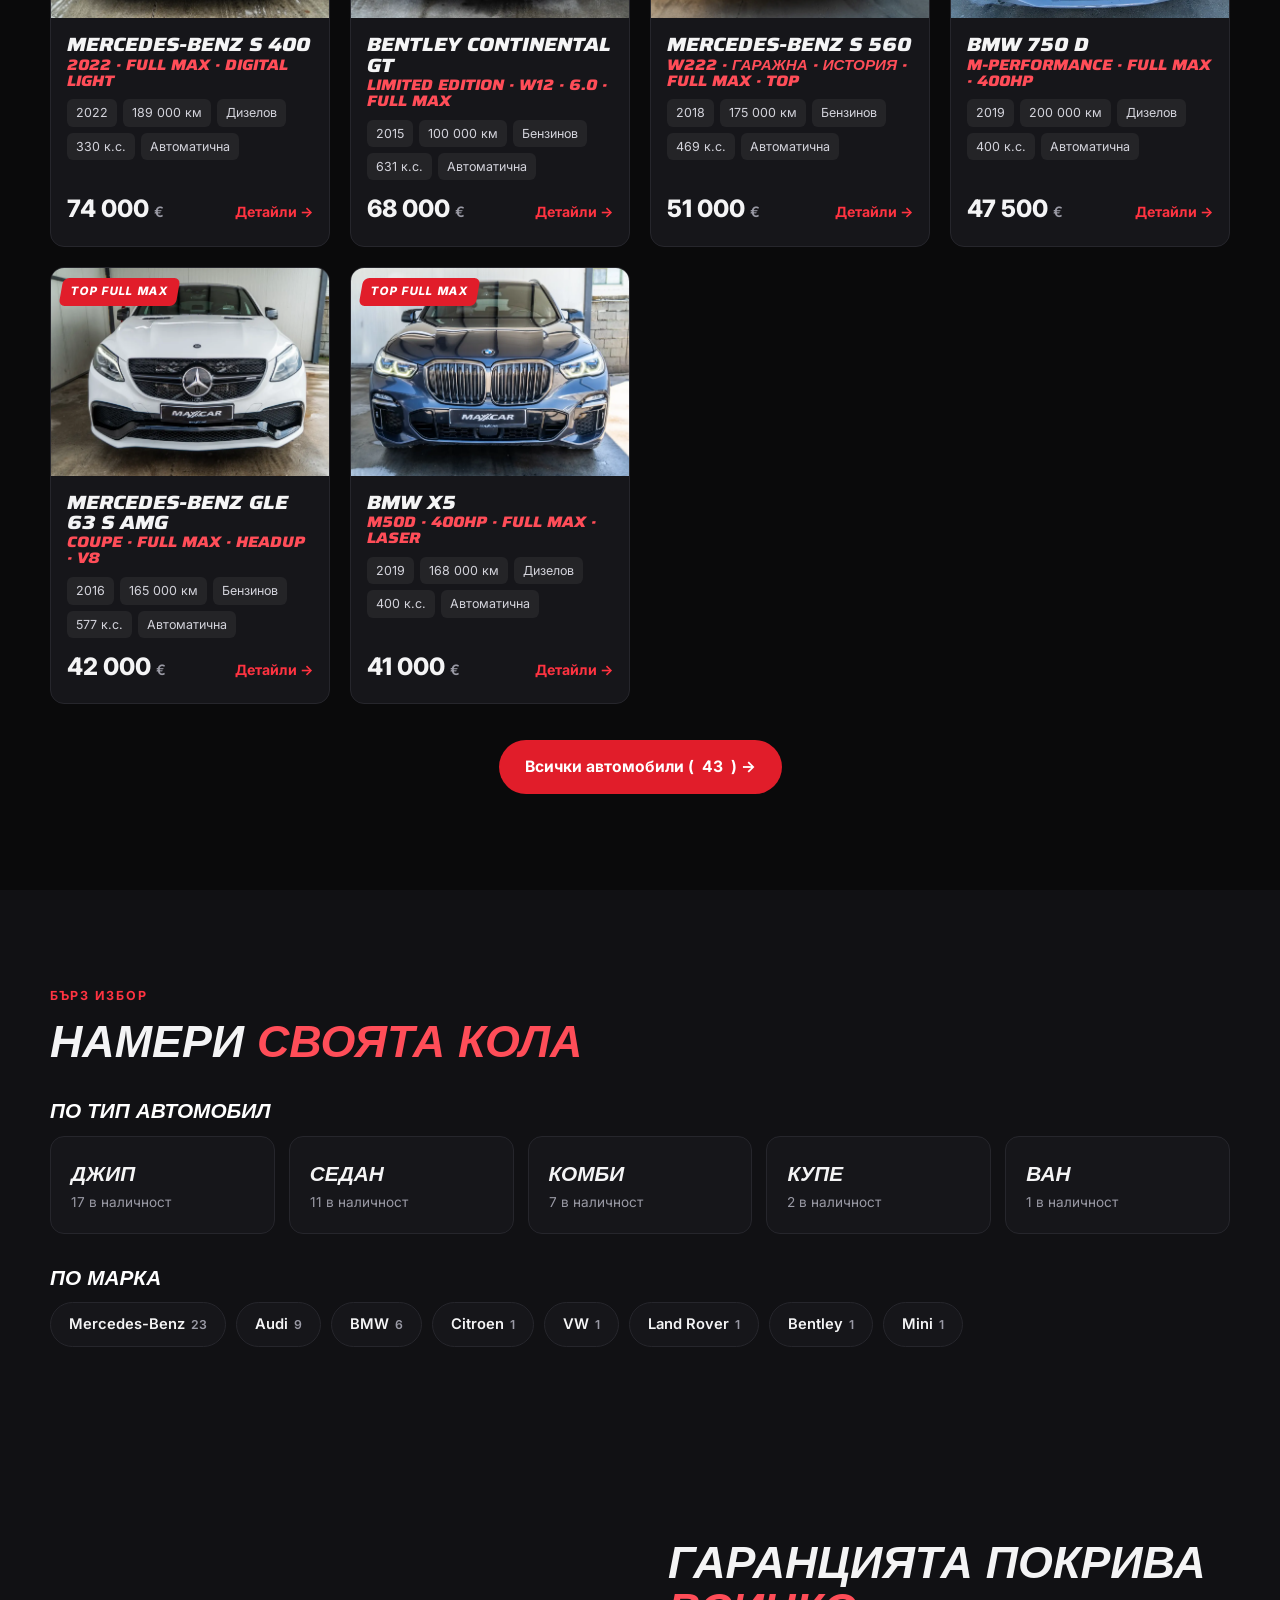
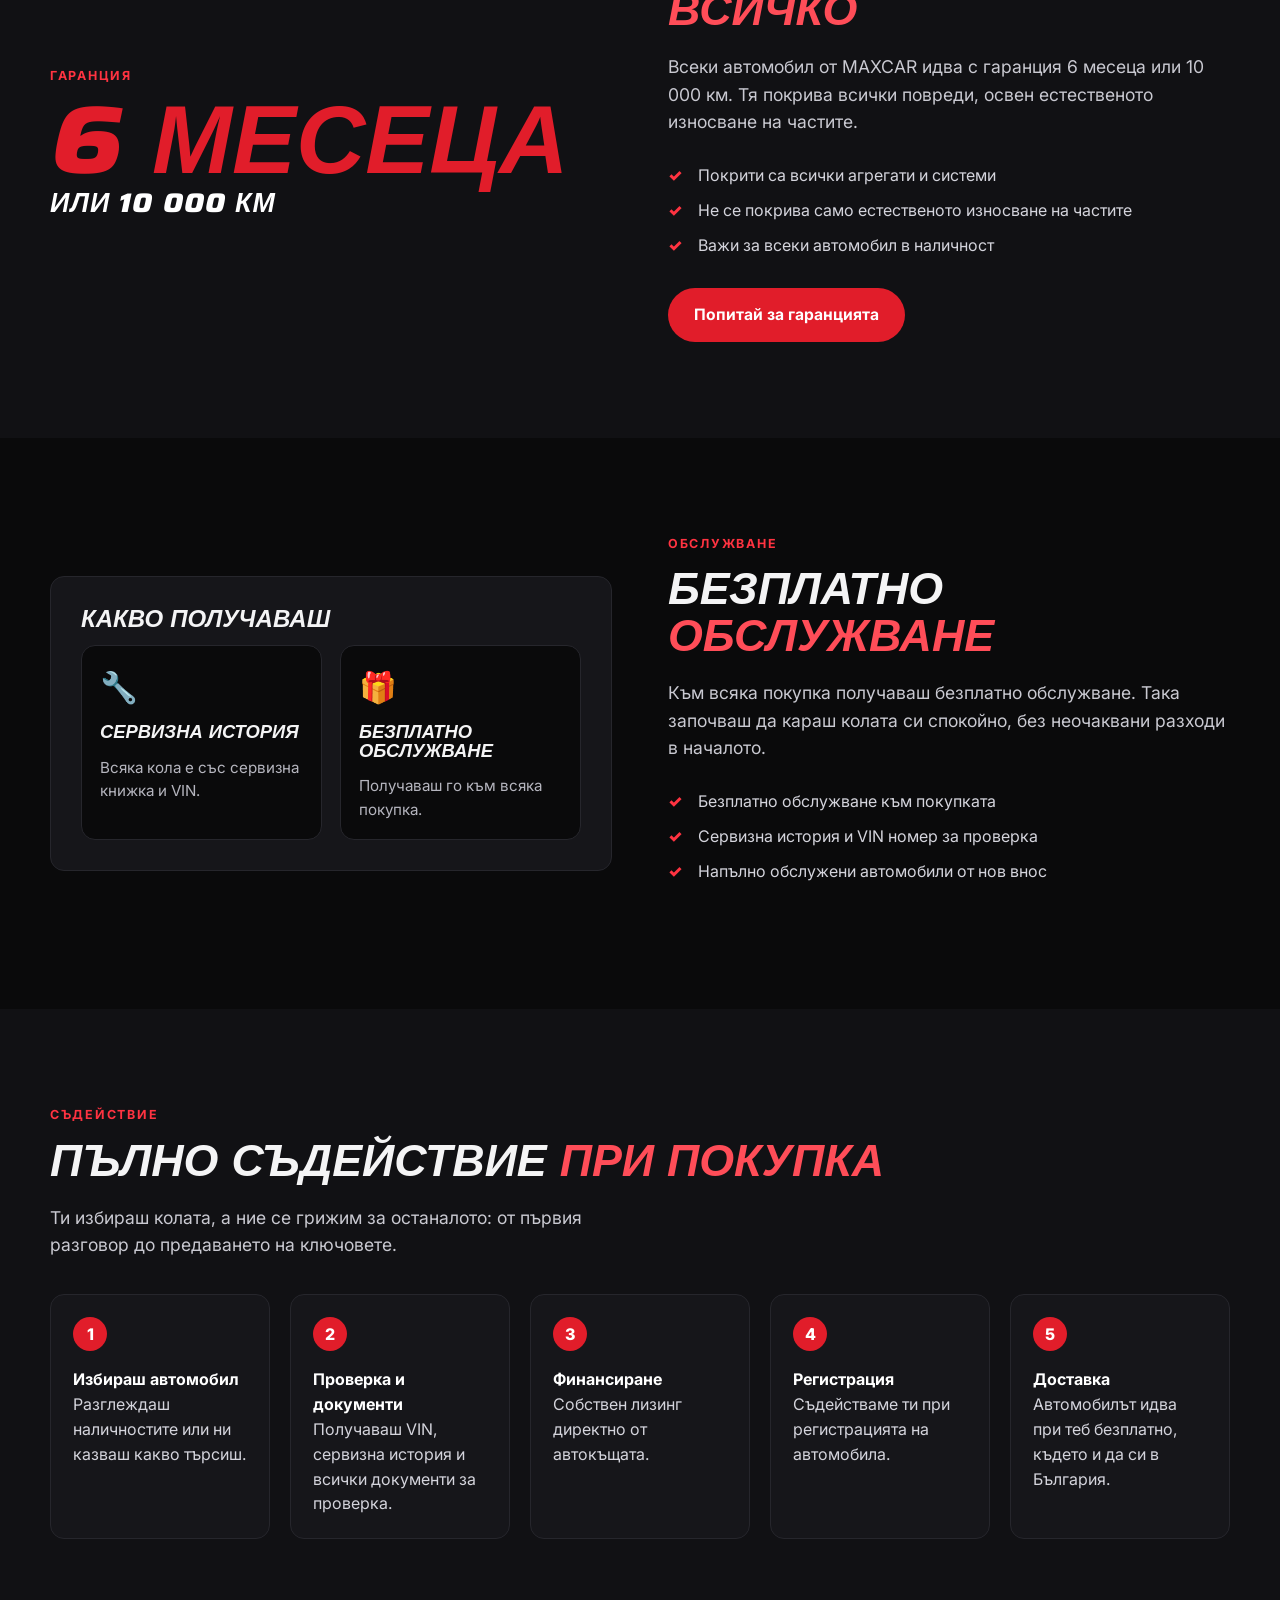
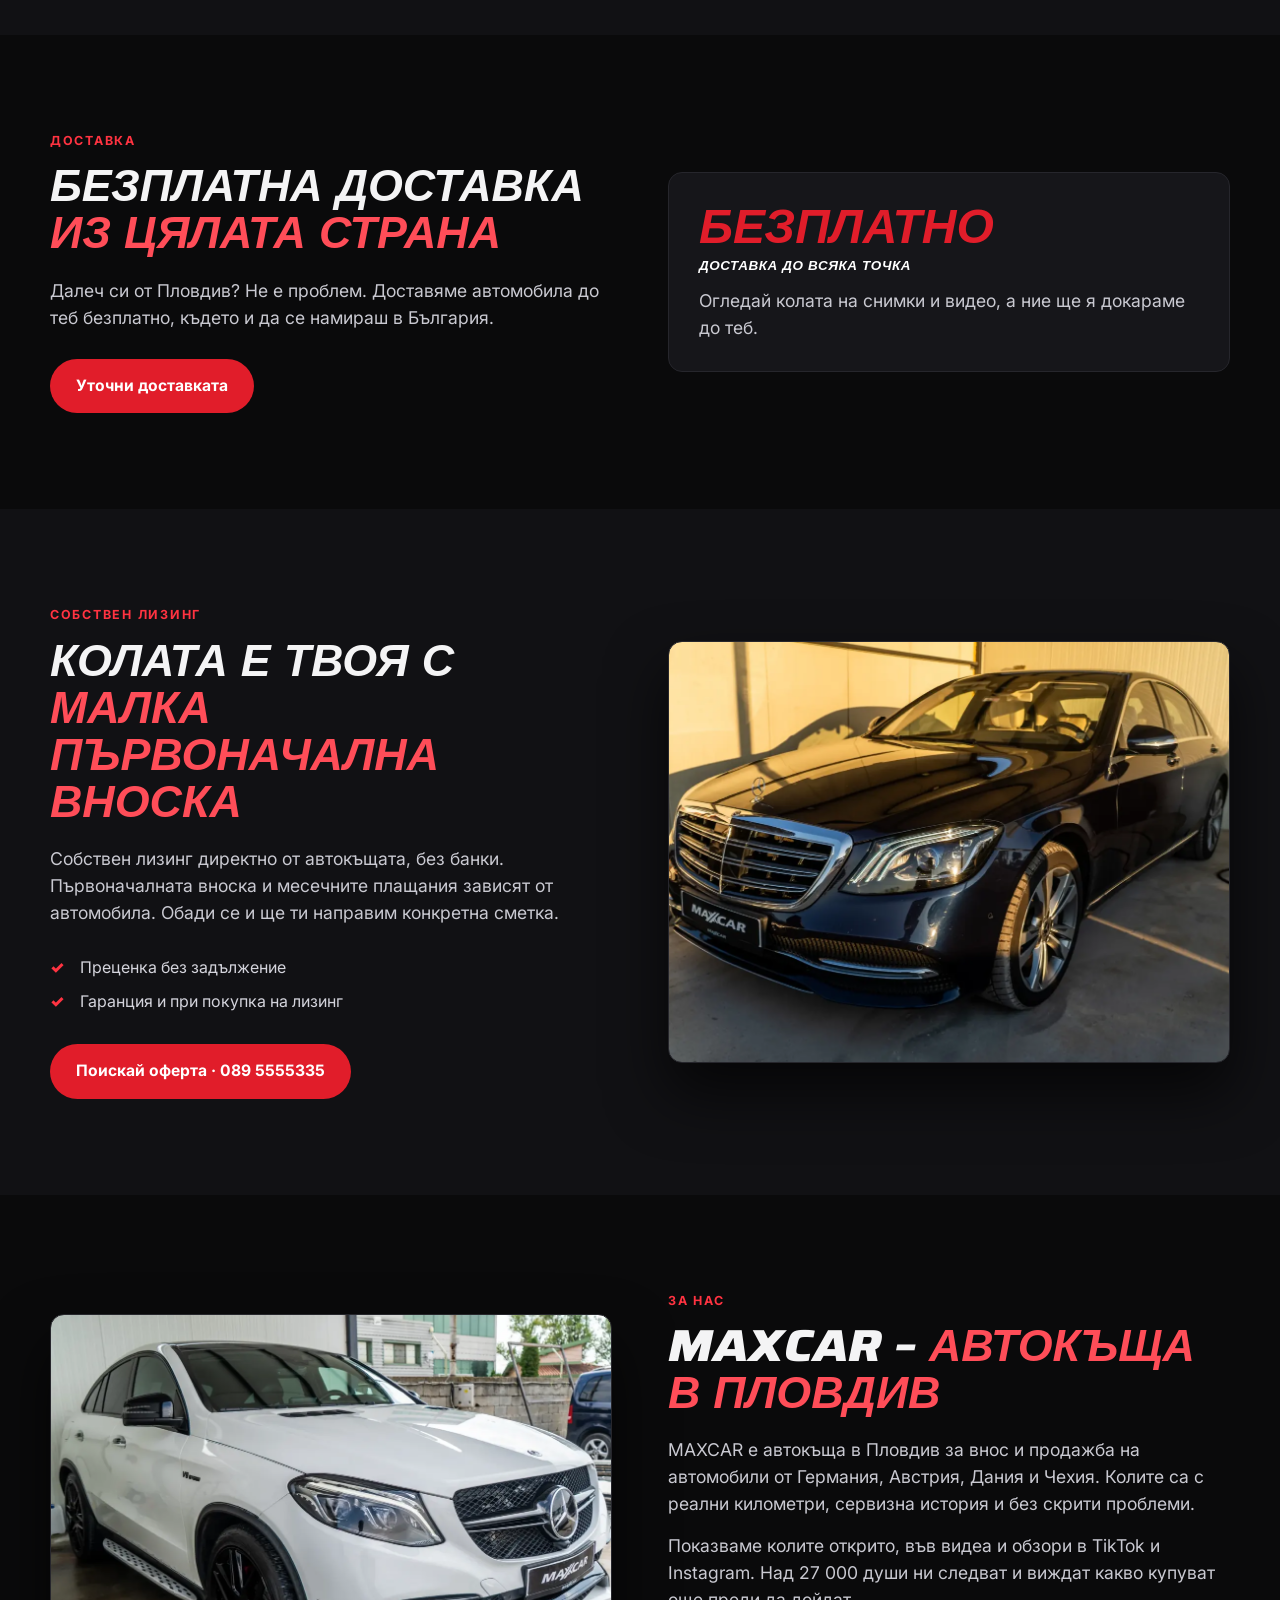
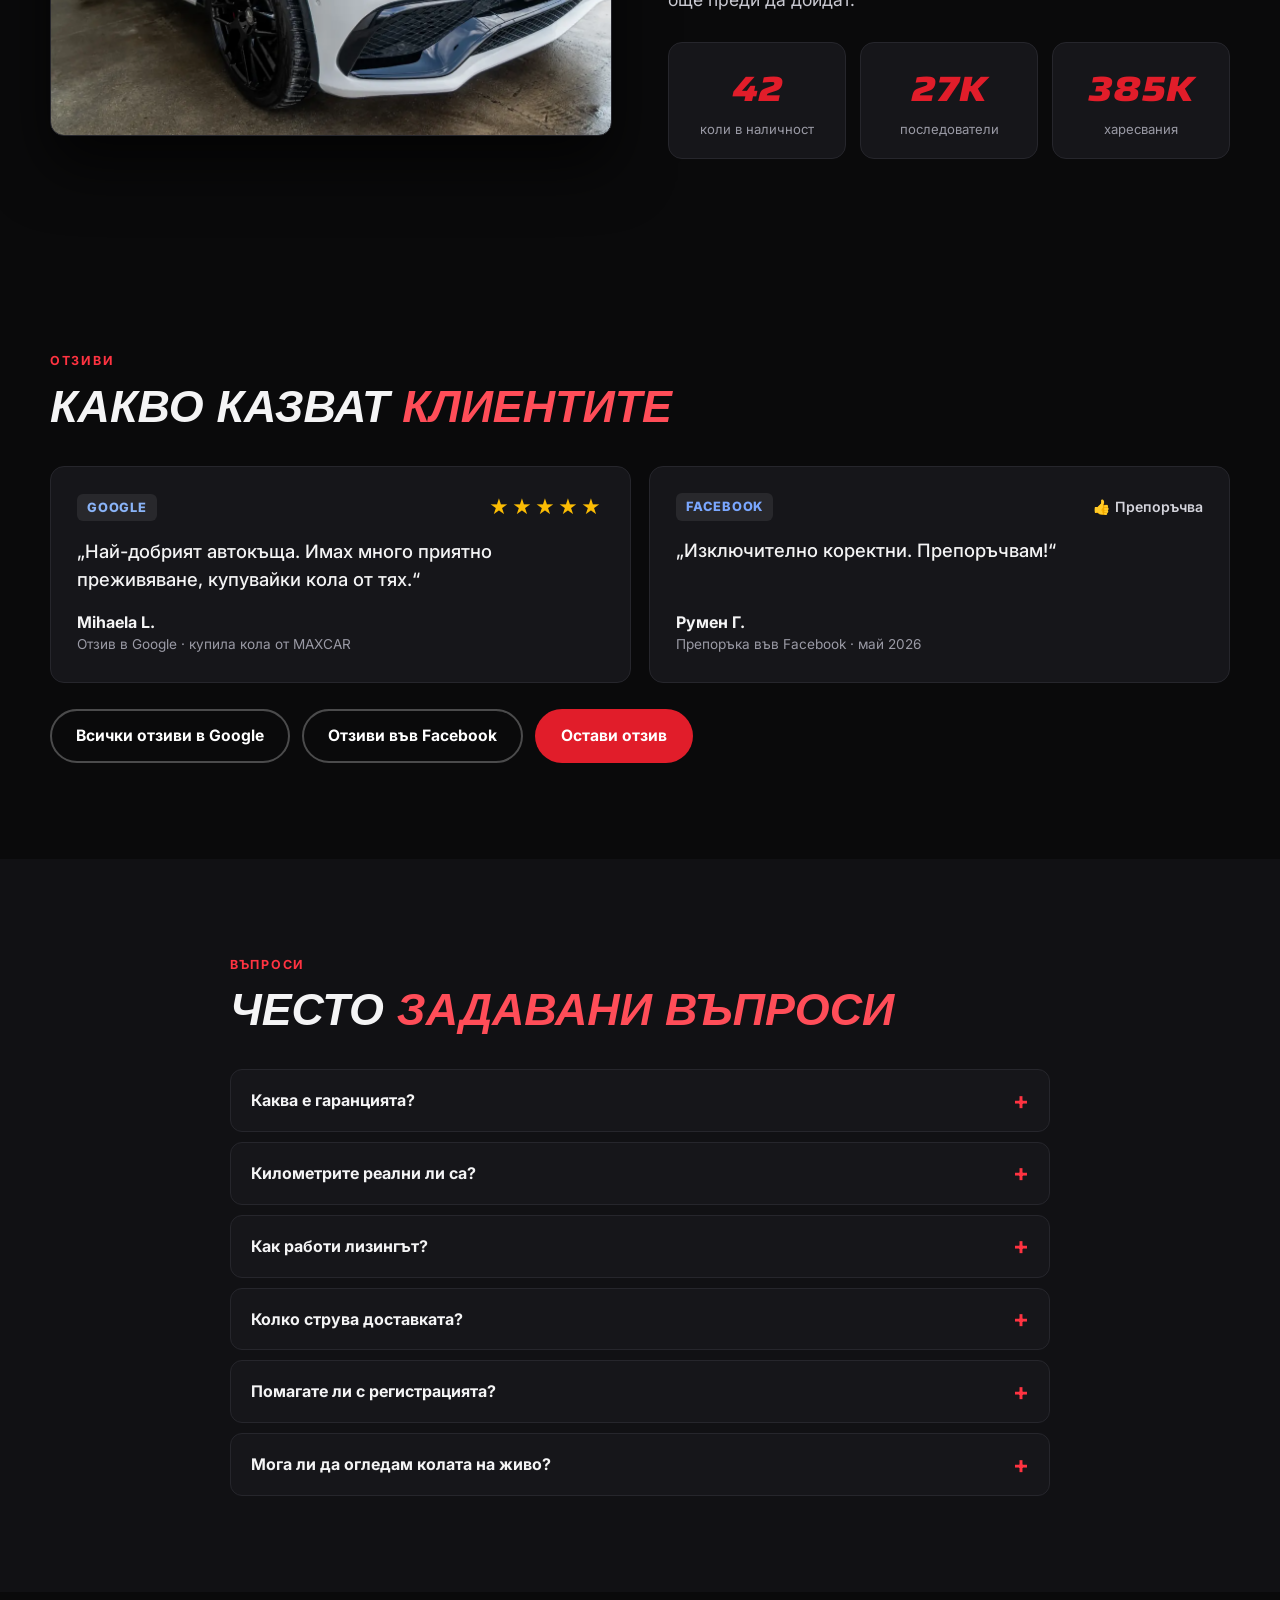
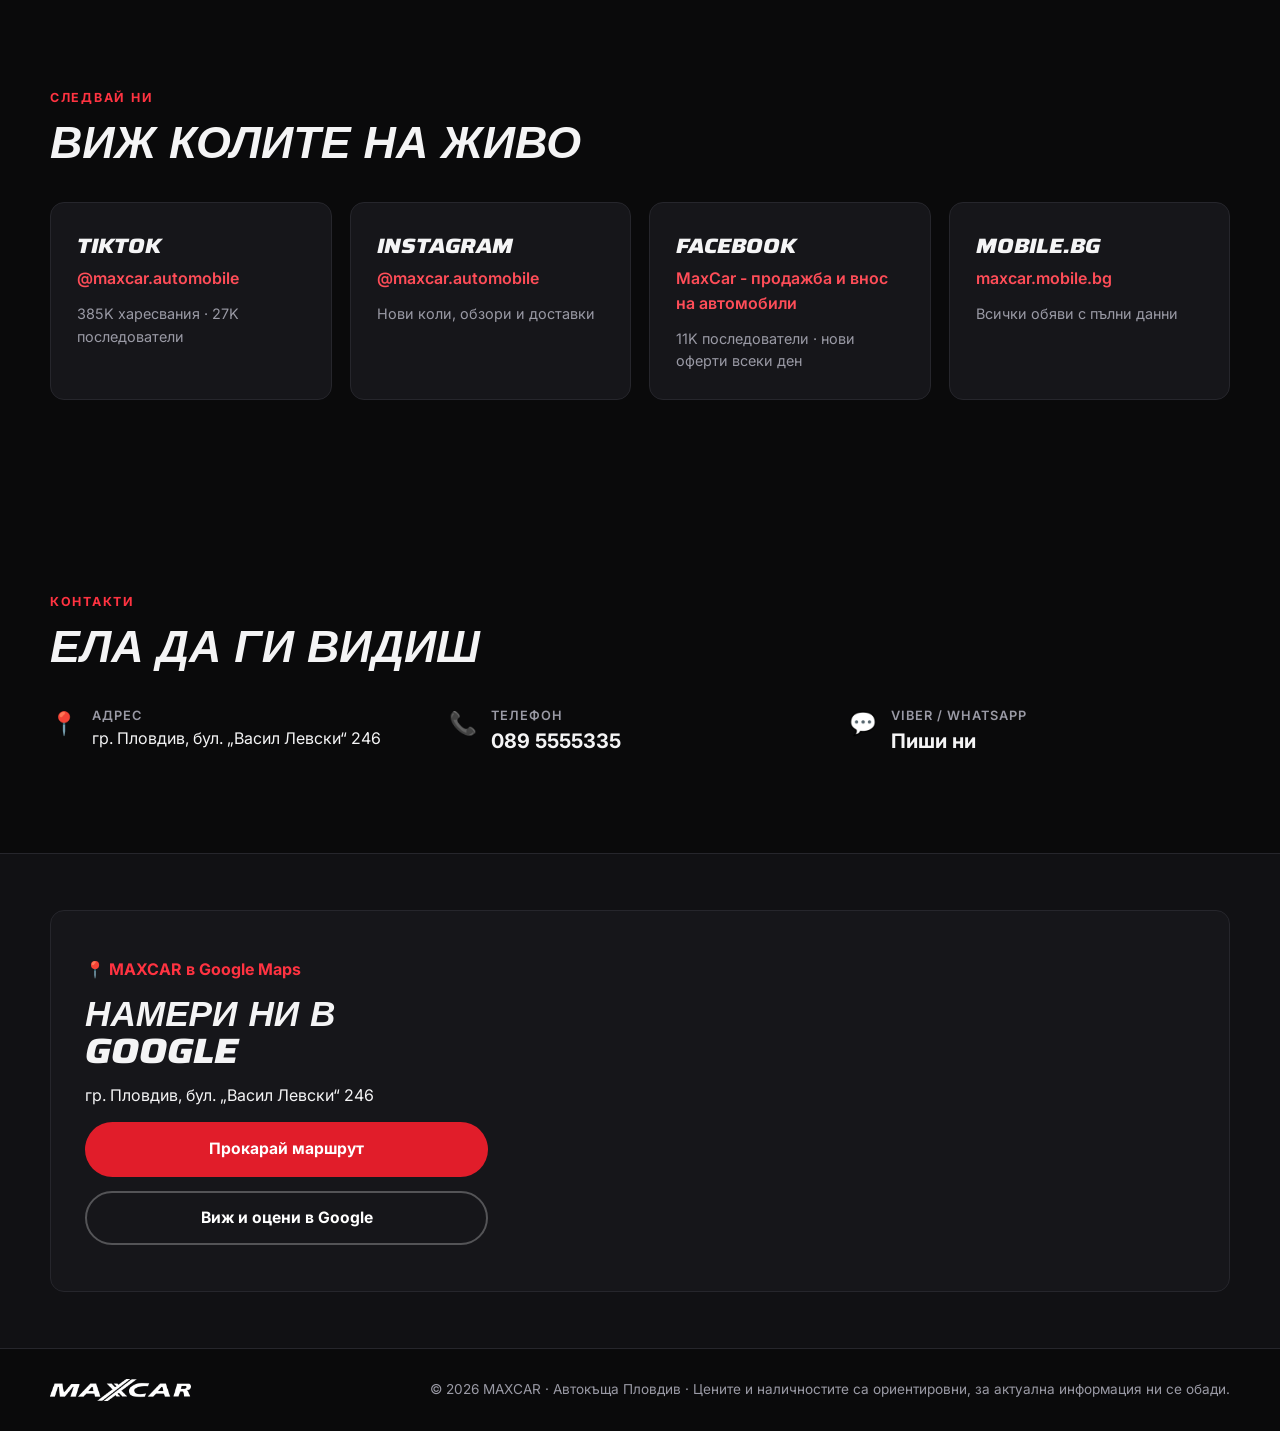
==== commit 4c1fe04e: "Bump app.js version" ====
--- a/index.html
+++ b/index.html
@@ -323,6 +323,6 @@
 </div>
 
 <script src="data.js?v=6"></script>
-<script src="app.js?v=21"></script>
+<script src="app.js?v=22"></script>
 </body>
 </html>
